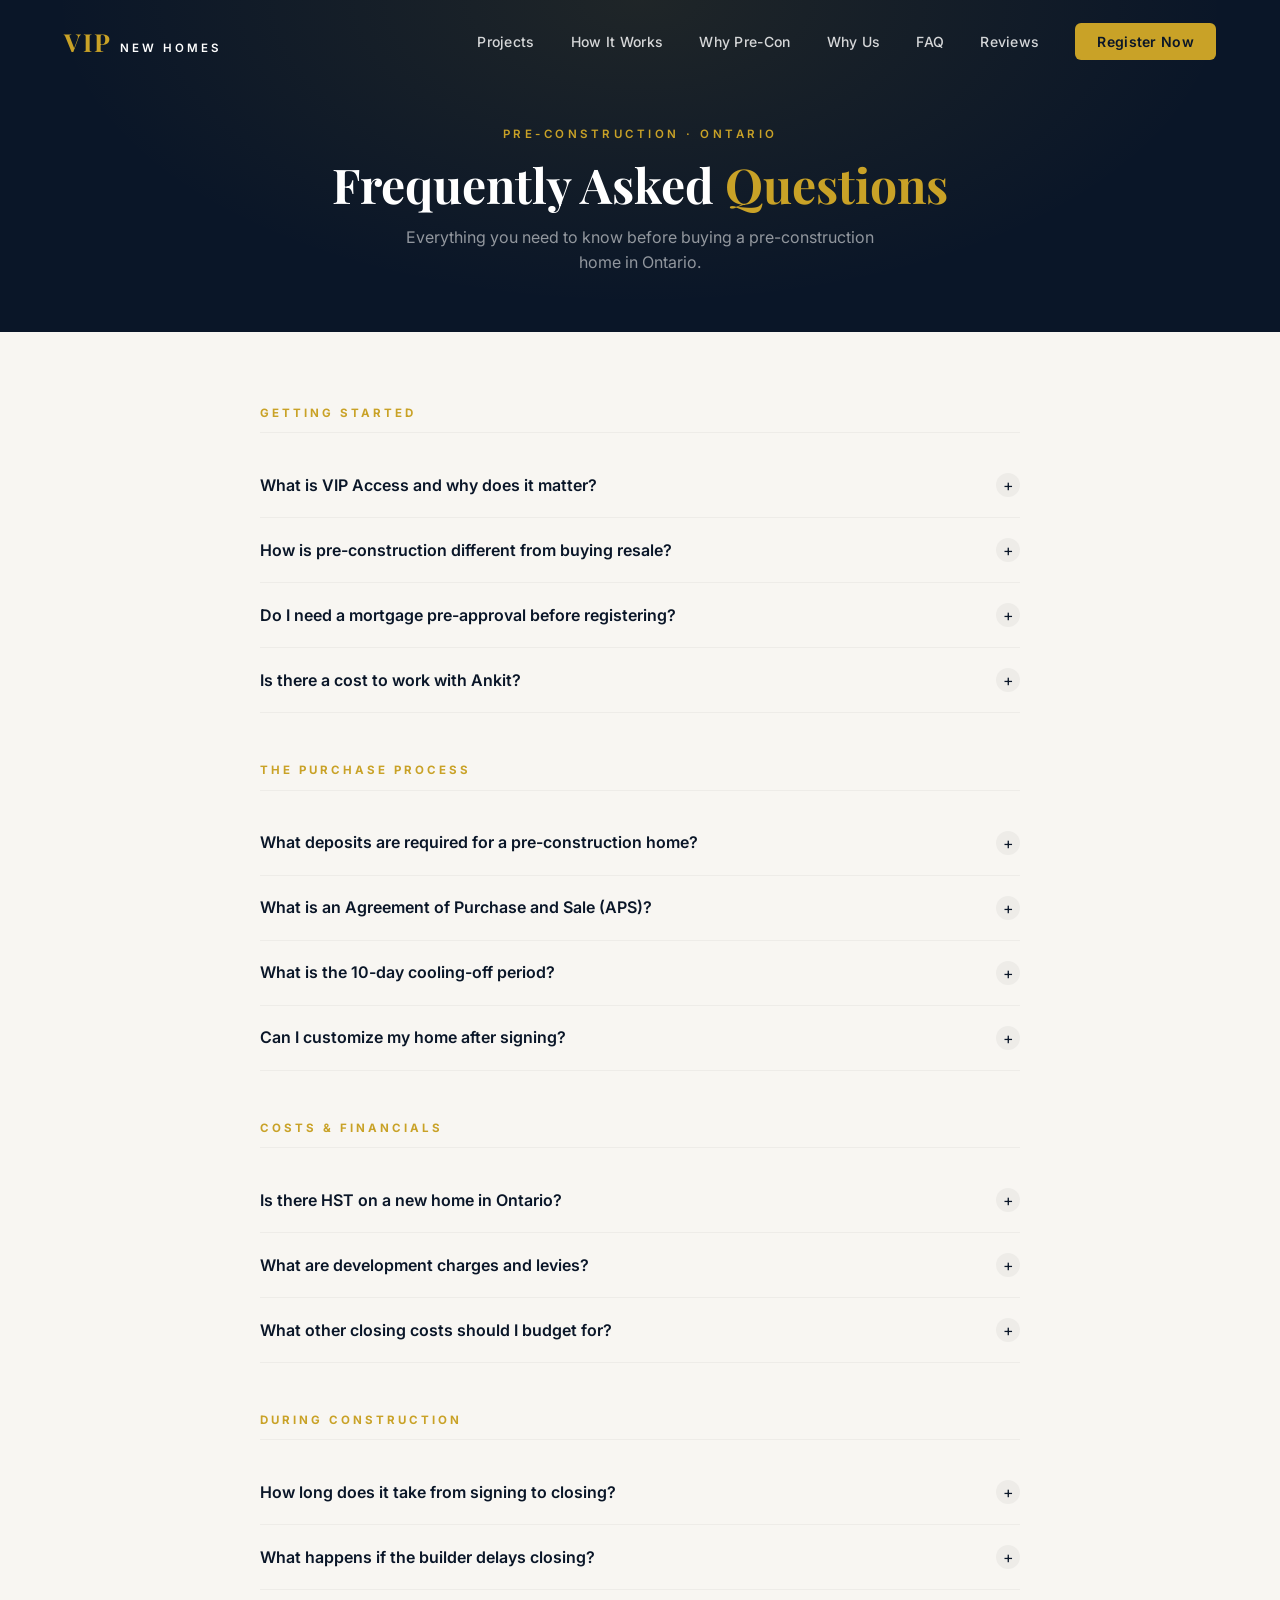
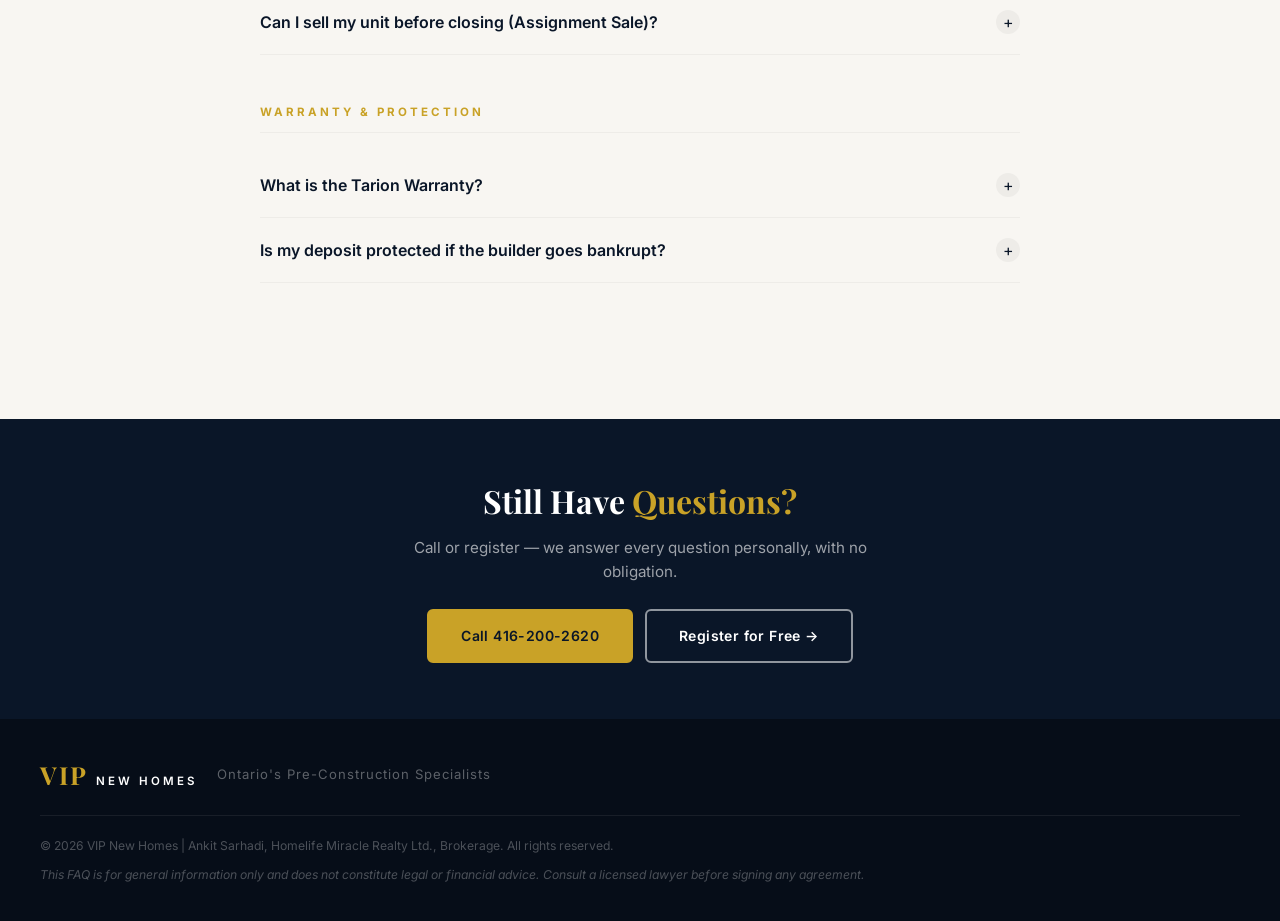
==== faq.html @ fbdbf007 "Add Why Us page; replace Ankit name with team voice across all pages; add Why Us to all navbars" ====
<!DOCTYPE html>
<html lang="en">
<head>
    <meta charset="UTF-8">
    <meta name="viewport" content="width=device-width, initial-scale=1.0">
    <title>FAQ | VIP New Homes | Team Sarhadi Real Estate</title>
    <meta name="description" content="Common questions about buying pre-construction homes in Ontario — VIP Access, deposits, Tarion warranty, HST, assignments, and more.">
    <link rel="preconnect" href="https://fonts.googleapis.com">
    <link rel="preconnect" href="https://fonts.gstatic.com" crossorigin>
    <link href="https://fonts.googleapis.com/css2?family=Playfair+Display:wght@400;500;600;700&family=Inter:wght@300;400;500;600&display=swap" rel="stylesheet">
    <link rel="stylesheet" href="css/style.css">
    <link rel="stylesheet" href="css/pages.css">
</head>
<body>

    <!-- ========== NAVBAR ========== -->
    <nav class="navbar scrolled" id="navbar">
        <div class="nav-container">
            <a href="index.html" class="nav-logo">
                <span class="logo-vip">VIP</span>
                <span class="logo-text">NEW HOMES</span>
            </a>
            <ul class="nav-links" id="navLinks">
                <li><a href="projects.html">Projects</a></li>
                <li><a href="how-it-works.html">How It Works</a></li>
                <li><a href="why-pre-con.html">Why Pre-Con</a></li>
                <li><a href="why-us.html">Why Us</a></li>
                <li><a href="faq.html" class="active-link">FAQ</a></li>
                <li><a href="reviews.html">Reviews</a></li>
                <li><a href="index.html#contact" class="nav-cta">Register Now</a></li>
            </ul>
            <button class="hamburger" id="hamburger" aria-label="Menu">
                <span></span><span></span><span></span>
            </button>
        </div>
    </nav>

    <!-- ========== HERO ========== -->
    <section class="page-hero">
        <div class="page-hero-inner">
            <p class="page-hero-tag">Pre-Construction · Ontario</p>
            <h1 class="page-hero-title">Frequently Asked <span class="gold">Questions</span></h1>
            <p class="page-hero-sub">Everything you need to know before buying a pre-construction home in Ontario.</p>
        </div>
    </section>

    <!-- ========== FAQ ========== -->
    <section class="faq-section">
        <div class="faq-inner">

            <!-- Group 1: Getting Started -->
            <div class="faq-group">
                <p class="faq-group-title">Getting Started</p>

                <div class="faq-item">
                    <button class="faq-question">
                        What is VIP Access and why does it matter?
                        <span class="faq-icon">+</span>
                    </button>
                    <div class="faq-answer">
                        Before a new development opens to the public, builders offer a short window of early access to registered agents and their clients. During VIP Access, you get <strong>first pick of lots, models, and floor plans</strong> — often at pre-launch pricing before any increases. The best corner lots, largest models, and premium elevations sell out before most buyers even know the project exists. VIP registration through Ankit is free and costs you nothing.
                    </div>
                </div>

                <div class="faq-item">
                    <button class="faq-question">
                        How is pre-construction different from buying resale?
                        <span class="faq-icon">+</span>
                    </button>
                    <div class="faq-answer">
                        With resale, you buy an existing home and move in within 30–90 days. With pre-construction, you're buying a home that hasn't been built yet — you sign today and take possession when construction is complete (typically 12–36 months later). The key advantages of pre-con:
                        <ul>
                            <li>You lock in today's price while values may rise during construction</li>
                            <li>Deposits are spread over time, not due all at once</li>
                            <li>Brand-new home — no renovations, no history</li>
                            <li>Full Tarion warranty coverage</li>
                            <li>Ability to choose finishes, upgrades, and sometimes layouts</li>
                        </ul>
                    </div>
                </div>

                <div class="faq-item">
                    <button class="faq-question">
                        Do I need a mortgage pre-approval before registering?
                        <span class="faq-icon">+</span>
                    </button>
                    <div class="faq-answer">
                        Not to register — <strong>registration is completely free and non-binding</strong>. However, before you sign an Agreement of Purchase and Sale (APS), you should have a clear idea of your budget. We can connect you with a trusted mortgage broker from our network who specializes in pre-construction financing. Getting pre-approved costs nothing and gives you confidence going into any signing.
                    </div>
                </div>

                <div class="faq-item">
                    <button class="faq-question">
                        Is there a cost to work with Ankit?
                        <span class="faq-icon">+</span>
                    </button>
                    <div class="faq-answer">
                        <strong>No — our services are completely free to buyers.</strong> In pre-construction, the builder pays the agent's commission. You get full representation, honest advice, VIP Access, and support through the entire process at zero cost to you.
                    </div>
                </div>

            </div>

            <!-- Group 2: The Purchase Process -->
            <div class="faq-group">
                <p class="faq-group-title">The Purchase Process</p>

                <div class="faq-item">
                    <button class="faq-question">
                        What deposits are required for a pre-construction home?
                        <span class="faq-icon">+</span>
                    </button>
                    <div class="faq-answer">
                        Deposits vary by builder but typically total <strong>15–20% of the purchase price</strong>, paid in stages over 12–24 months. A common structure:
                        <ul>
                            <li>5% on signing</li>
                            <li>5% at 90 days</li>
                            <li>5% at 180 days</li>
                            <li>Balance to 20% at 365 days (if required)</li>
                        </ul>
                        This staged structure gives you time to arrange financing without a large upfront lump sum. We review the exact deposit schedule with you before you sign.
                    </div>
                </div>

                <div class="faq-item">
                    <button class="faq-question">
                        What is an Agreement of Purchase and Sale (APS)?
                        <span class="faq-icon">+</span>
                    </button>
                    <div class="faq-answer">
                        The APS is the legal contract between you and the builder. It outlines the purchase price, deposit schedule, closing date, permitted delays, included features, and your rights under Tarion. <strong>We attend every signing with you</strong>, and we connect you with a real estate lawyer to review the contract before you're bound to anything. Never sign a builder APS without legal review.
                    </div>
                </div>

                <div class="faq-item">
                    <button class="faq-question">
                        What is the 10-day cooling-off period?
                        <span class="faq-icon">+</span>
                    </button>
                    <div class="faq-answer">
                        Ontario law gives you a <strong>10-calendar-day cooling-off period</strong> after signing a new-home APS. During this time, you can cancel the agreement for any reason and receive a full refund of your deposit — no penalty. Use this window to have a lawyer review the contract thoroughly. We always ensure this review happens before the window closes.
                    </div>
                </div>

                <div class="faq-item">
                    <button class="faq-question">
                        Can I customize my home after signing?
                        <span class="faq-icon">+</span>
                    </button>
                    <div class="faq-answer">
                        Yes — most builders schedule a <strong>decor/design appointment</strong> during construction where you select finishes, colours, flooring, and upgrade options. The scope and timing depends on the builder and construction stage. We advise on which upgrades offer the best value at resale and which to skip.
                    </div>
                </div>

            </div>

            <!-- Group 3: Costs & Financials -->
            <div class="faq-group">
                <p class="faq-group-title">Costs &amp; Financials</p>

                <div class="faq-item">
                    <button class="faq-question">
                        Is there HST on a new home in Ontario?
                        <span class="faq-icon">+</span>
                    </button>
                    <div class="faq-answer">
                        Yes, but for <strong>primary residences</strong>, most builder prices already include HST with the new housing rebate factored in — so what you see on the price sheet is what you pay. If you're purchasing as an <strong>investment property or rental</strong>, the HST rebate may not apply and the full HST can add significantly to your closing costs. Your lawyer will confirm this based on your specific situation.
                    </div>
                </div>

                <div class="faq-item">
                    <button class="faq-question">
                        What are development charges and levies?
                        <span class="faq-icon">+</span>
                    </button>
                    <div class="faq-answer">
                        Development charges (DCs) are fees municipalities impose on builders to fund infrastructure — roads, sewers, schools. <strong>Many builders cap their DCs</strong>, meaning any increases after a set date are absorbed by the builder, not passed to you. Others have no cap, meaning charges can increase between signing and closing. We highlight this in every project review — it can be a significant difference between projects.
                    </div>
                </div>

                <div class="faq-item">
                    <button class="faq-question">
                        What other closing costs should I budget for?
                        <span class="faq-icon">+</span>
                    </button>
                    <div class="faq-answer">
                        In addition to your purchase price, budget for:
                        <ul>
                            <li><strong>Land Transfer Tax</strong> — provincial (and municipal in Toronto). First-time buyers receive a rebate</li>
                            <li><strong>Legal fees</strong> — typically $1,500–$3,000</li>
                            <li><strong>Tarion enrolment fee</strong> — paid to the builder, already included in most prices</li>
                            <li><strong>Utility connections, meter installations</strong> — varies by builder</li>
                            <li><strong>Adjustments</strong> — property tax, utility, and condo fee adjustments at closing</li>
                        </ul>
                        We walk you through a full closing cost estimate before you sign.
                    </div>
                </div>

            </div>

            <!-- Group 4: During Construction -->
            <div class="faq-group">
                <p class="faq-group-title">During Construction</p>

                <div class="faq-item">
                    <button class="faq-question">
                        How long does it take from signing to closing?
                        <span class="faq-icon">+</span>
                    </button>
                    <div class="faq-answer">
                        Typically <strong>12 to 36 months</strong>, depending on the project stage when you buy. Some communities are already under construction (shorter timeline), while others are in early planning (longer). The APS will specify an estimated closing date range. We'll clearly outline the expected timeline for any project before you commit.
                    </div>
                </div>

                <div class="faq-item">
                    <button class="faq-question">
                        What happens if the builder delays closing?
                        <span class="faq-icon">+</span>
                    </button>
                    <div class="faq-answer">
                        Delays are common in construction. Ontario's Tarion regulations allow builders a set number of permitted delays (outlined in your APS) with proper written notice. If the builder delays beyond the permitted extensions, <strong>you have the right to cancel and receive your deposit back</strong>. We monitor any delay notices alongside your lawyer and advise you on your options.
                    </div>
                </div>

                <div class="faq-item">
                    <button class="faq-question">
                        Can I sell my unit before closing (Assignment Sale)?
                        <span class="faq-icon">+</span>
                    </button>
                    <div class="faq-answer">
                        An assignment means selling your purchase contract to another buyer before you take possession. Many builders allow this, but policies and fees vary — some charge an assignment fee of $5,000–$10,000 or require builder consent. <strong>Assignment clauses must be reviewed before signing the APS.</strong> We flag assignment terms as part of every deal review.
                    </div>
                </div>

            </div>

            <!-- Group 5: Warranty & Protection -->
            <div class="faq-group">
                <p class="faq-group-title">Warranty &amp; Protection</p>

                <div class="faq-item">
                    <button class="faq-question">
                        What is the Tarion Warranty?
                        <span class="faq-icon">+</span>
                    </button>
                    <div class="faq-answer">
                        Tarion is Ontario's government-backed new home warranty program. Every new home built by a licensed builder in Ontario is covered:
                        <ul>
                            <li><strong>1 year</strong> — defects in work and materials</li>
                            <li><strong>2 years</strong> — electrical, plumbing, heating, and building envelope</li>
                            <li><strong>7 years</strong> — major structural defects</li>
                        </ul>
                        This protection is one of the strongest arguments for buying new over resale.
                    </div>
                </div>

                <div class="faq-item">
                    <button class="faq-question">
                        Is my deposit protected if the builder goes bankrupt?
                        <span class="faq-icon">+</span>
                    </button>
                    <div class="faq-answer">
                        <strong>Yes — Tarion's deposit protection covers up to $100,000</strong> for freehold homes and condos in Ontario. This means if your builder becomes insolvent before closing, your deposit is protected up to that limit. We only work with established, reputable builders to minimize this risk from the outset.
                    </div>
                </div>

            </div>

        </div>
    </section>

    <!-- ========== CTA ========== -->
    <section class="hiw-cta">
        <div class="hiw-cta-inner">
            <h2>Still Have <span class="gold">Questions?</span></h2>
            <p>Call or register — we answer every question personally, with no obligation.</p>
            <div class="hiw-cta-btns">
                <a href="tel:4162002620" class="btn btn-primary">Call 416-200-2620</a>
                <a href="index.html#contact" class="btn btn-outline">Register for Free →</a>
            </div>
        </div>
    </section>

    <!-- ========== FOOTER ========== -->
    <footer class="footer">
        <div class="footer-inner">
            <div class="footer-top">
                <div class="nav-logo">
                    <span class="logo-vip">VIP</span>
                    <span class="logo-text">NEW HOMES</span>
                </div>
                <p class="footer-tagline">Ontario's Pre-Construction Specialists</p>
            </div>
            <div class="footer-bottom">
                <p>© 2026 VIP New Homes | Ankit Sarhadi, Homelife Miracle Realty Ltd., Brokerage. All rights reserved.</p>
                <p class="footer-disc">This FAQ is for general information only and does not constitute legal or financial advice. Consult a licensed lawyer before signing any agreement.</p>
            </div>
        </div>
    </footer>

    <script src="js/main.js"></script>
    <script>
        // Accordion
        document.querySelectorAll('.faq-question').forEach(btn => {
            btn.addEventListener('click', () => {
                const item   = btn.parentElement;
                const answer = item.querySelector('.faq-answer');
                const isOpen = item.classList.contains('open');

                // close all
                document.querySelectorAll('.faq-item').forEach(i => {
                    i.classList.remove('open');
                    i.querySelector('.faq-answer').classList.remove('visible');
                });

                // open clicked (if it wasn't open)
                if (!isOpen) {
                    item.classList.add('open');
                    answer.classList.add('visible');
                }
            });
        });
    </script>
</body>
</html>
---- css/style.css ----
/* ============================================================
   VIP NEW HOMES — Main Stylesheet
   ============================================================ */

:root {
    --navy:        #0a1628;
    --navy-mid:    #122040;
    --gold:        #c9a227;
    --gold-light:  #e8c547;
    --white:       #ffffff;
    --off-white:   #f8f6f2;
    --gray-light:  #eeece8;
    --gray:        #888888;
    --gray-dark:   #444444;
    --green:       #16a34a;
    --font-serif:  'Playfair Display', Georgia, serif;
    --font-sans:   'Inter', -apple-system, BlinkMacSystemFont, sans-serif;
    --ease:        all 0.3s ease;
    --shadow:      0 4px 20px rgba(0,0,0,0.08);
    --shadow-lg:   0 8px 40px rgba(0,0,0,0.15);
    --radius:      12px;
    --max:         1200px;
}

/* ── Reset ────────────────────────────────────── */
*, *::before, *::after { margin:0; padding:0; box-sizing:border-box; }
html { scroll-behavior: smooth; }
body { font-family:var(--font-sans); color:var(--navy); background:var(--white); line-height:1.6; overflow-x:hidden; }
a { text-decoration:none; color:inherit; }
ul { list-style:none; }
img { max-width:100%; display:block; }
button { cursor:pointer; border:none; background:none; font-family:inherit; }

/* ── Utility ──────────────────────────────────── */
.gold { color: var(--gold); }

.section-tag {
    display: block;
    font-size: 0.72rem;
    font-weight: 600;
    letter-spacing: 3.5px;
    color: var(--gold);
    text-transform: uppercase;
    margin-bottom: 10px;
}

.section-title {
    font-family: var(--font-serif);
    font-size: clamp(1.9rem, 3.5vw, 2.8rem);
    font-weight: 700;
    color: var(--navy);
    line-height: 1.2;
    margin-bottom: 14px;
}

.section-subtitle {
    color: var(--gray);
    font-size: 1rem;
    max-width: 480px;
}

.section-container {
    max-width: var(--max);
    margin: 0 auto;
    padding: 96px 24px;
}

.section-header {
    text-align: center;
    margin-bottom: 56px;
}
.section-header .section-subtitle { margin: 0 auto; }

/* ── Buttons ──────────────────────────────────── */
.btn {
    display: inline-block;
    padding: 14px 32px;
    border-radius: 6px;
    font-size: 0.875rem;
    font-weight: 600;
    letter-spacing: 0.4px;
    transition: var(--ease);
    border: 2px solid transparent;
    text-align: center;
}
.btn-primary {
    background: var(--gold);
    color: var(--navy);
    border-color: var(--gold);
}
.btn-primary:hover {
    background: var(--gold-light);
    border-color: var(--gold-light);
    transform: translateY(-2px);
    box-shadow: 0 8px 24px rgba(201,162,39,0.38);
}
.btn-outline {
    background: transparent;
    color: #fff;
    border-color: rgba(255,255,255,0.55);
}
.btn-outline:hover {
    background: rgba(255,255,255,0.1);
    border-color: #fff;
    transform: translateY(-2px);
}
.btn-card {
    background: var(--navy);
    color: #fff;
    padding: 11px 20px;
    font-size: 0.82rem;
    width: 100%;
    border-radius: 6px;
    display: block;
}
.btn-card:hover {
    background: var(--gold);
    color: var(--navy);
    transform: translateY(-2px);
}

/* ============================================================
   NAVBAR
   ============================================================ */
.navbar {
    position: fixed;
    inset: 0 0 auto 0;
    z-index: 900;
    padding: 22px 0;
    transition: var(--ease);
}
.navbar.scrolled {
    background: var(--navy);
    padding: 14px 0;
    box-shadow: 0 2px 20px rgba(0,0,0,0.35);
}
.nav-container {
    max-width: var(--max);
    margin: 0 auto;
    padding: 0 24px;
    display: flex;
    align-items: center;
    justify-content: space-between;
}
.nav-logo {
    display: flex;
    align-items: baseline;
    gap: 8px;
}
.logo-vip {
    font-family: var(--font-serif);
    font-size: 1.55rem;
    font-weight: 700;
    color: var(--gold);
    letter-spacing: 2px;
}
.logo-text {
    font-size: 0.72rem;
    font-weight: 600;
    color: #fff;
    letter-spacing: 3px;
}
.nav-links {
    display: flex;
    align-items: center;
    gap: 36px;
}
.nav-links a {
    color: rgba(255,255,255,0.82);
    font-size: 0.875rem;
    font-weight: 500;
    letter-spacing: 0.3px;
    transition: var(--ease);
}
.nav-links a:hover { color: var(--gold); }
.nav-cta {
    background: var(--gold) !important;
    color: var(--navy) !important;
    padding: 10px 22px;
    border-radius: 6px;
    font-weight: 600 !important;
}
.nav-cta:hover {
    background: var(--gold-light) !important;
    transform: translateY(-1px);
}
.hamburger {
    display: none;
    flex-direction: column;
    gap: 5px;
    padding: 4px;
    z-index: 910;
}
.hamburger span {
    display: block;
    width: 24px;
    height: 2px;
    background: #fff;
    transition: var(--ease);
}

/* ============================================================
   HERO
   ============================================================ */
.hero {
    min-height: 100vh;
    position: relative;
    display: flex;
    align-items: center;
    overflow: hidden;
}
.hero-bg {
    position: absolute;
    inset: 0;
    background: linear-gradient(135deg, #07111f 0%, #0f2138 45%, #0a1a2e 100%);
}
.hero-bg::before {
    content: '';
    position: absolute;
    inset: 0;
    background: url("data:image/svg+xml,%3Csvg xmlns='http://www.w3.org/2000/svg' width='60' height='60'%3E%3Cpath d='M0 0h60v60H0z' fill='none'/%3E%3Cpath d='M60 0v60M0 60h60' stroke='rgba(201,162,39,.04)' stroke-width='.6'/%3E%3C/svg%3E");
}
.hero-bg::after {
    content: '';
    position: absolute;
    top: -40%;
    right: -15%;
    width: 75%;
    height: 180%;
    background: radial-gradient(ellipse, rgba(201,162,39,0.07) 0%, transparent 68%);
    pointer-events: none;
}
.hero-content {
    position: relative;
    z-index: 2;
    max-width: var(--max);
    margin: 0 auto;
    padding: 130px 24px 90px;
    width: 100%;
}
.hero-tag {
    font-size: 0.7rem;
    font-weight: 600;
    letter-spacing: 4px;
    color: var(--gold);
    text-transform: uppercase;
    margin-bottom: 20px;
}
.hero-title {
    font-family: var(--font-serif);
    font-size: clamp(2.8rem, 6.5vw, 5.2rem);
    font-weight: 700;
    color: #fff;
    line-height: 1.1;
    margin-bottom: 24px;
}
.hero-subtitle {
    font-size: 1.1rem;
    color: rgba(255,255,255,0.68);
    max-width: 500px;
    line-height: 1.75;
    margin-bottom: 40px;
}
.hero-buttons { display: flex; gap: 16px; flex-wrap: wrap; }
.hero-scroll {
    position: absolute;
    bottom: 36px;
    left: 50%;
    transform: translateX(-50%);
    text-align: center;
    color: rgba(255,255,255,0.3);
    font-size: 0.68rem;
    letter-spacing: 2.5px;
    text-transform: uppercase;
}
.scroll-line {
    width: 1px;
    height: 38px;
    background: linear-gradient(to bottom, rgba(255,255,255,0.3), transparent);
    margin: 8px auto 0;
    animation: scrollPulse 2s ease-in-out infinite;
}
@keyframes scrollPulse {
    0%,100%{ opacity:.3; } 50%{ opacity:1; }
}

/* ============================================================
   STATS BAR
   ============================================================ */
.stats-bar { background: var(--navy); padding: 28px 24px; }
.stats-container {
    max-width: var(--max);
    margin: 0 auto;
    display: flex;
    align-items: center;
    justify-content: center;
    flex-wrap: wrap;
}
.stat { text-align:center; padding: 8px 48px; display:flex; flex-direction:column; gap:4px; }
.stat-number { font-family:var(--font-serif); font-size:1.9rem; font-weight:700; color:var(--gold); }
.stat-label { font-size:0.68rem; letter-spacing:2.5px; text-transform:uppercase; color:rgba(255,255,255,0.45); }
.stat-divider { width:1px; height:36px; background:rgba(255,255,255,0.14); }

/* ============================================================
   PROJECTS
   ============================================================ */
.projects { background: var(--off-white); }
.projects-grid {
    display: grid;
    grid-template-columns: repeat(3, 1fr);
    gap: 24px;
}
.project-card {
    background: var(--white);
    border-radius: var(--radius);
    overflow: hidden;
    transition: var(--ease);
    box-shadow: var(--shadow);
}
.project-card:hover {
    transform: translateY(-6px);
    box-shadow: var(--shadow-lg);
}
.project-image {
    position: relative;
    height: 190px;
    overflow: hidden;
}
.project-image > div:not(.project-badge):not(.project-status) {
    /* the colored bg already spans full area */
}

/* Project image colour themes */
.pi-caledon-trails { background: linear-gradient(160deg,rgba(10,22,40,0.52),rgba(10,22,40,0.30)), url('../images/projects/caledon-trails.jpg') center/cover no-repeat; }
.pi-caledon-club   { background: linear-gradient(160deg,rgba(10,22,40,0.52),rgba(10,22,40,0.30)), url('../images/projects/caledon-club.jpg') center/cover no-repeat; }
.pi-trafalgar      { background: linear-gradient(145deg,#1a2f3a,#2d4a5a); }
.pi-ellis-lane     { background: linear-gradient(160deg,rgba(10,22,40,0.45),rgba(10,22,40,0.22)), url('../images/projects/poetry-ellis-lane.jpg') center/cover no-repeat; }
.pi-on-the-ridge   { background: linear-gradient(145deg,#0f1e2d,#1a3048); }

/* Hover zoom on project image */
.project-card:hover .project-image { filter: brightness(1.08); }

.project-badge {
    position: absolute;
    top: 12px; left: 12px;
    background: var(--gold); color: var(--navy);
    font-size: 0.65rem; font-weight: 700; letter-spacing: 1.2px;
    padding: 4px 10px; border-radius: 4px; text-transform: uppercase;
}
.project-status {
    position: absolute;
    top: 12px; right: 12px;
    font-size: 0.68rem; font-weight: 600;
    padding: 4px 10px; border-radius: 4px;
}
.status-selling {
    background: rgba(22,163,74,0.14);
    color: #16a34a;
    border: 1px solid rgba(22,163,74,0.28);
}
.status-soon {
    background: rgba(201,162,39,0.14);
    color: var(--gold);
    border: 1px solid rgba(201,162,39,0.28);
}
.project-info { padding: 20px; }
.project-location { font-size:0.76rem; color:var(--gray); margin-bottom:5px; }
.project-name { font-family:var(--font-serif); font-size:1.25rem; font-weight:700; color:var(--navy); margin-bottom:3px; }
.project-builder { font-size:0.78rem; color:var(--gray); margin-bottom:14px; }
.project-details {
    display:flex; flex-direction:column; gap:7px;
    margin-bottom:16px; padding-top:12px;
    border-top:1px solid var(--gray-light);
}
.detail { display:flex; justify-content:space-between; align-items:center; }
.detail-label { font-size:0.72rem; color:var(--gray); text-transform:uppercase; letter-spacing:.5px; }
.detail-value { font-size:0.83rem; font-weight:600; color:var(--navy); }
.detail-value.gold { color:var(--gold); }

/* View-all card */
.view-all-card {
    background: var(--navy);
    display: flex; align-items: center; justify-content: center;
}
.view-all-content { text-align:center; padding: 40px 24px; }
.view-all-number { font-family:var(--font-serif); font-size:3.8rem; font-weight:700; color:var(--gold); line-height:1; }
.view-all-text { color:rgba(255,255,255,0.65); font-size:.95rem; margin:12px 0 24px; line-height:1.5; }

/* ============================================================
   WHY VIP
   ============================================================ */
.why-vip { background: var(--white); }
.benefits-grid { display:grid; grid-template-columns:repeat(3,1fr); gap:28px; }
.benefit-card {
    padding: 32px;
    border: 1px solid var(--gray-light);
    border-radius: var(--radius);
    transition: var(--ease);
}
.benefit-card:hover {
    border-color: var(--gold);
    box-shadow: 0 4px 24px rgba(201,162,39,0.1);
    transform: translateY(-4px);
}
.benefit-icon { font-size:1.9rem; margin-bottom:14px; }
.benefit-card h3 {
    font-family: var(--font-serif);
    font-size: 1.15rem; color: var(--navy); margin-bottom: 10px;
}
.benefit-card p { font-size:.88rem; color:var(--gray); line-height:1.72; }

/* ============================================================
   ABOUT
   ============================================================ */
.about { background: var(--off-white); }
.about-container {
    max-width: var(--max);
    margin: 0 auto;
    padding: 96px 24px;
    display: grid;
    grid-template-columns: 1fr 1fr;
    gap: 80px;
    align-items: center;
}
.about-image { position:relative; }
.about-img-bg {
    width:100%; height:480px;
    background: linear-gradient(145deg,var(--navy),#1a3a5a);
    border-radius: var(--radius);
}
.about-badge {
    position:absolute; bottom:-20px; right:-20px;
    background:var(--gold); color:var(--navy);
    padding:20px 24px; border-radius:var(--radius);
    text-align:center; box-shadow:var(--shadow-lg);
}
.badge-number { display:block; font-family:var(--font-serif); font-size:2rem; font-weight:700; line-height:1; }
.badge-text { font-size:.72rem; font-weight:600; letter-spacing:1px; }
.about-content .section-title { margin-top:10px; }
.about-text { color:var(--gray-dark); line-height:1.82; margin-bottom:14px; font-size:.94rem; }
.about-highlights { display:flex; flex-direction:column; gap:11px; margin:22px 0 30px; }
.highlight { display:flex; align-items:center; gap:12px; font-size:.88rem; color:var(--gray-dark); }
.hi { color:var(--gold); font-weight:700; font-size:1rem; }

/* ============================================================
   CONTACT
   ============================================================ */
.contact { background: var(--navy); }
.contact-wrapper {
    display: grid;
    grid-template-columns: 1fr 360px;
    gap: 48px;
    align-items: start;
}
.contact-form { display:flex; flex-direction:column; gap:18px; }
.form-row { display:grid; grid-template-columns:1fr 1fr; gap:18px; }
.form-group { display:flex; flex-direction:column; gap:7px; }
.form-group.full-width { /* spans naturally in flex column */ }
.form-group label {
    font-size:.75rem; font-weight:600;
    color:rgba(255,255,255,.6);
    letter-spacing:.6px; text-transform:uppercase;
}
.form-group input,
.form-group select,
.form-group textarea {
    padding:13px 16px;
    background:rgba(255,255,255,.07);
    border:1px solid rgba(255,255,255,.14);
    border-radius:8px;
    color:#fff;
    font-family:var(--font-sans);
    font-size:.9rem;
    transition:var(--ease);
    outline:none;
}
.form-group input::placeholder,
.form-group textarea::placeholder { color:rgba(255,255,255,.28); }
.form-group input:focus,
.form-group select:focus,
.form-group textarea:focus {
    border-color:var(--gold);
    background:rgba(255,255,255,.1);
}
.form-group select option { background:var(--navy); color:#fff; }
.form-group textarea { resize:vertical; min-height:96px; }
.btn-submit { width:100%; padding:16px; font-size:.95rem; }
.form-note { font-size:.74rem; color:rgba(255,255,255,.35); text-align:center; }
.contact-card {
    background:rgba(255,255,255,.05);
    border:1px solid rgba(255,255,255,.1);
    border-radius:var(--radius);
    padding:32px;
}
.contact-card h3 { font-family:var(--font-serif); font-size:1.35rem; color:#fff; margin-bottom:22px; }
.contact-item { display:flex; align-items:flex-start; gap:14px; margin-bottom:18px; }
.ci { font-size:1.15rem; margin-top:2px; }
.contact-label { display:block; font-size:.68rem; color:rgba(255,255,255,.4); text-transform:uppercase; letter-spacing:1px; margin-bottom:3px; }
.contact-value { display:block; font-size:.88rem; color:#fff; font-weight:500; }
a.contact-value { color:var(--gold-light); transition: opacity 0.2s ease; }
a.contact-value:hover { opacity:0.8; }
.social-links { display:flex; gap:12px; margin-top:22px; padding-top:22px; border-top:1px solid rgba(255,255,255,.1); }
.social-btn {
    flex:1; text-align:center; padding:10px;
    background:rgba(255,255,255,.07);
    border:1px solid rgba(255,255,255,.13);
    border-radius:6px;
    color:rgba(255,255,255,.65);
    font-size:.78rem;
    transition:var(--ease);
}
.social-btn:hover { background:var(--gold); color:var(--navy); border-color:var(--gold); }

/* ============================================================
   FOOTER
   ============================================================ */
.footer { background:#060d18; padding:36px 24px; }
.footer-inner { max-width:var(--max); margin:0 auto; }
.footer-top {
    display:flex; align-items:center; gap:20px;
    padding-bottom:20px; margin-bottom:20px;
    border-bottom:1px solid rgba(255,255,255,.07);
}
.footer-tagline { color:rgba(255,255,255,.35); font-size:.82rem; letter-spacing:1px; }
.footer-bottom { display:flex; justify-content:space-between; align-items:center; flex-wrap:wrap; gap:10px; }
.footer-bottom p { font-size:.76rem; color:rgba(255,255,255,.28); }
.footer-disc { font-style:italic; }

/* ============================================================
   RESPONSIVE
   ============================================================ */

/* Tablet */
@media (max-width: 1024px) {
    .projects-grid   { grid-template-columns: repeat(2, 1fr); }
    .benefits-grid   { grid-template-columns: repeat(2, 1fr); }
    .about-container { gap: 48px; }
}

/* Mobile */
@media (max-width: 768px) {
    /* Nav */
    .nav-links {
        display: none;
        position: fixed;
        inset: 0;
        background: var(--navy);
        flex-direction: column;
        justify-content: center;
        align-items: center;
        gap: 32px;
        z-index: 905;
    }
    .nav-links.open { display: flex; }
    .nav-links a { font-size: 1.15rem; }
    .hamburger { display: flex; }

    /* Hero */
    .hero-buttons { flex-direction: column; }
    .btn { width: 100%; }

    /* Stats */
    .stat { padding: 14px 20px; }
    .stat-divider { display: none; }

    /* Grids */
    .projects-grid  { grid-template-columns: 1fr; }
    .benefits-grid  { grid-template-columns: 1fr; }
    .about-container { grid-template-columns: 1fr; gap: 40px; }
    .about-badge { right: 0; }

    /* Contact */
    .contact-wrapper { grid-template-columns: 1fr; }
    .form-row { grid-template-columns: 1fr; }

    /* Footer */
    .footer-bottom { flex-direction: column; text-align: center; }
    .footer-top { flex-direction: column; text-align: center; }
}
---- css/pages.css ----
/* ============================================================
   VIP NEW HOMES — Shared Inner-Page Styles (How It Works, FAQ)
   ============================================================ */

/* ── Page Hero ────────────────────────────────────────────── */
.page-hero {
    background: var(--navy);
    padding: 120px 24px 56px;
    text-align: center;
    position: relative;
    overflow: hidden;
}
.page-hero::before {
    content: '';
    position: absolute;
    inset: 0;
    background: radial-gradient(ellipse at 50% 0%, rgba(201,162,39,0.11) 0%, transparent 65%);
    pointer-events: none;
}
.page-hero-inner { position: relative; z-index: 1; }
.page-hero-tag {
    display: inline-block;
    font-size: 0.72rem;
    font-weight: 600;
    letter-spacing: 3.5px;
    color: var(--gold);
    text-transform: uppercase;
    margin-bottom: 14px;
}
.page-hero-title {
    font-family: var(--font-serif);
    font-size: clamp(2rem, 4vw, 3rem);
    font-weight: 700;
    color: var(--white);
    line-height: 1.15;
    margin-bottom: 12px;
}
.page-hero-sub {
    color: rgba(255,255,255,0.55);
    font-size: 1rem;
    max-width: 500px;
    margin: 0 auto;
}

/* ── ─────────────────────────────────────────────────────── */
/* HOW IT WORKS                                              */
/* ── ─────────────────────────────────────────────────────── */

.hiw-section {
    background: var(--off-white);
    padding: 72px 24px 88px;
}
.hiw-inner {
    max-width: 860px;
    margin: 0 auto;
}
.hiw-steps {
    display: flex;
    flex-direction: column;
    gap: 0;
    position: relative;
}
/* vertical connector line */
.hiw-steps::before {
    content: '';
    position: absolute;
    left: 28px;
    top: 56px;
    bottom: 56px;
    width: 2px;
    background: linear-gradient(to bottom, var(--gold), rgba(201,162,39,0.15));
    z-index: 0;
}
.hiw-step {
    display: flex;
    gap: 28px;
    align-items: flex-start;
    padding: 32px 0;
    position: relative;
    z-index: 1;
}
.hiw-step:not(:last-child) {
    border-bottom: 1px solid var(--gray-light);
}
.hiw-num {
    flex-shrink: 0;
    width: 56px;
    height: 56px;
    border-radius: 50%;
    background: var(--navy);
    border: 2px solid var(--gold);
    display: flex;
    align-items: center;
    justify-content: center;
    font-family: var(--font-serif);
    font-size: 1.2rem;
    font-weight: 700;
    color: var(--gold);
}
.hiw-body { flex: 1; padding-top: 10px; }
.hiw-title {
    font-family: var(--font-serif);
    font-size: 1.25rem;
    font-weight: 700;
    color: var(--navy);
    margin-bottom: 8px;
    line-height: 1.2;
}
.hiw-text {
    color: var(--gray-dark);
    font-size: 0.95rem;
    line-height: 1.7;
}
.hiw-tip {
    display: inline-flex;
    align-items: center;
    gap: 6px;
    margin-top: 10px;
    padding: 6px 12px;
    background: rgba(201,162,39,0.1);
    border-left: 3px solid var(--gold);
    border-radius: 0 6px 6px 0;
    font-size: 0.82rem;
    color: var(--navy);
    font-weight: 500;
}

/* ── deposit table ── */
.deposit-table {
    width: 100%;
    border-collapse: collapse;
    margin-top: 14px;
    font-size: 0.88rem;
}
.deposit-table th {
    background: var(--navy);
    color: var(--gold-light);
    padding: 8px 14px;
    text-align: left;
    font-weight: 600;
    font-size: 0.78rem;
    letter-spacing: 0.5px;
}
.deposit-table td {
    padding: 8px 14px;
    border-bottom: 1px solid var(--gray-light);
    color: var(--gray-dark);
}
.deposit-table tr:last-child td { border-bottom: none; }
.deposit-table tr:nth-child(even) td { background: var(--off-white); }

/* ── CTA strip ── */
.hiw-cta {
    background: var(--navy);
    padding: 56px 24px;
    text-align: center;
}
.hiw-cta-inner { max-width: 480px; margin: 0 auto; }
.hiw-cta h2 {
    font-family: var(--font-serif);
    font-size: clamp(1.5rem, 3vw, 2rem);
    color: var(--white);
    margin-bottom: 10px;
}
.hiw-cta p {
    color: rgba(255,255,255,0.6);
    font-size: 0.95rem;
    margin-bottom: 24px;
}
.hiw-cta-btns { display: flex; gap: 12px; justify-content: center; flex-wrap: wrap; }

/* ── ─────────────────────────────────────────────────────── */
/* FAQ                                                       */
/* ── ─────────────────────────────────────────────────────── */

.faq-section {
    background: var(--off-white);
    padding: 72px 24px 88px;
}
.faq-inner {
    max-width: 760px;
    margin: 0 auto;
}
.faq-group {
    margin-bottom: 48px;
}
.faq-group-title {
    font-size: 0.72rem;
    font-weight: 700;
    letter-spacing: 3px;
    text-transform: uppercase;
    color: var(--gold);
    margin-bottom: 20px;
    padding-bottom: 10px;
    border-bottom: 1px solid var(--gray-light);
}
.faq-item {
    border-bottom: 1px solid var(--gray-light);
}
.faq-question {
    width: 100%;
    text-align: left;
    display: flex;
    justify-content: space-between;
    align-items: center;
    gap: 16px;
    padding: 20px 0;
    background: none;
    border: none;
    cursor: pointer;
    font-family: var(--font-sans);
    font-size: 1rem;
    font-weight: 600;
    color: var(--navy);
    line-height: 1.4;
    transition: color 0.2s ease;
}
.faq-question:hover { color: var(--gold); }
.faq-icon {
    flex-shrink: 0;
    width: 24px;
    height: 24px;
    border-radius: 50%;
    background: var(--gray-light);
    display: flex;
    align-items: center;
    justify-content: center;
    font-size: 1rem;
    font-weight: 400;
    color: var(--navy);
    transition: background 0.2s ease, transform 0.25s ease;
    line-height: 1;
}
.faq-item.open .faq-icon {
    background: var(--gold);
    color: var(--navy);
    transform: rotate(45deg);
}
.faq-answer {
    display: none;
    padding: 0 0 20px 0;
    color: var(--gray-dark);
    font-size: 0.95rem;
    line-height: 1.75;
}
.faq-answer.visible { display: block; }
.faq-answer strong { color: var(--navy); }
.faq-answer ul {
    margin: 10px 0 0 18px;
    list-style: disc;
}
.faq-answer ul li { margin-bottom: 5px; }

/* ── ─────────────────────────────────────────────────────── */
/* WHY PRE-CONSTRUCTION                                      */
/* ── ─────────────────────────────────────────────────────── */

.wpc-section {
    background: var(--off-white);
    padding: 72px 24px 88px;
}
.wpc-inner {
    max-width: var(--max);
    margin: 0 auto;
}

/* HST hero callout */
.wpc-hst {
    display: flex;
    align-items: center;
    gap: 28px;
    background: var(--navy);
    border: 1px solid rgba(201,162,39,0.35);
    border-radius: var(--radius);
    padding: 32px 36px;
    margin-bottom: 48px;
    position: relative;
    overflow: hidden;
}
.wpc-hst::before {
    content: '';
    position: absolute;
    inset: 0;
    background: radial-gradient(ellipse at 0% 50%, rgba(201,162,39,0.12) 0%, transparent 60%);
    pointer-events: none;
}
.wpc-hst-badge {
    flex-shrink: 0;
    background: var(--gold);
    color: var(--navy);
    font-size: 0.65rem;
    font-weight: 800;
    letter-spacing: 2px;
    text-transform: uppercase;
    padding: 6px 12px;
    border-radius: 4px;
    white-space: nowrap;
}
.wpc-hst-body { flex: 1; position: relative; z-index: 1; }
.wpc-hst-title {
    font-family: var(--font-serif);
    font-size: 1.35rem;
    font-weight: 700;
    color: var(--gold-light);
    margin-bottom: 6px;
    line-height: 1.2;
}
.wpc-hst-text {
    color: rgba(255,255,255,0.75);
    font-size: 0.92rem;
    line-height: 1.65;
}
.wpc-hst-amount {
    flex-shrink: 0;
    text-align: center;
    position: relative; z-index: 1;
}
.wpc-hst-num {
    font-family: var(--font-serif);
    font-size: 2.4rem;
    font-weight: 700;
    color: var(--gold);
    line-height: 1;
}
.wpc-hst-num-label {
    font-size: 0.72rem;
    color: rgba(255,255,255,0.5);
    letter-spacing: 1px;
    text-transform: uppercase;
}

/* category label */
.wpc-cat-label {
    font-size: 0.7rem;
    font-weight: 700;
    letter-spacing: 3px;
    text-transform: uppercase;
    color: var(--gold);
    margin: 44px 0 20px;
    padding-bottom: 10px;
    border-bottom: 1px solid var(--gray-light);
}
.wpc-cat-label:first-of-type { margin-top: 0; }

/* grid */
.wpc-grid {
    display: grid;
    grid-template-columns: repeat(3, 1fr);
    gap: 18px;
}
.wpc-card {
    background: var(--white);
    border-radius: var(--radius);
    padding: 24px;
    box-shadow: 0 2px 12px rgba(0,0,0,0.06);
    display: flex;
    flex-direction: column;
    gap: 10px;
    transition: transform 0.2s ease, box-shadow 0.2s ease;
}
.wpc-card:hover {
    transform: translateY(-3px);
    box-shadow: 0 8px 28px rgba(0,0,0,0.10);
}
.wpc-icon {
    font-size: 1.5rem;
    line-height: 1;
}
.wpc-card-title {
    font-family: var(--font-serif);
    font-size: 1rem;
    font-weight: 700;
    color: var(--navy);
    line-height: 1.25;
}
.wpc-card-text {
    font-size: 0.855rem;
    color: var(--gray-dark);
    line-height: 1.65;
}
.wpc-card-tag {
    display: inline-block;
    margin-top: 4px;
    padding: 3px 9px;
    background: rgba(201,162,39,0.1);
    color: var(--navy);
    font-size: 0.7rem;
    font-weight: 600;
    border-radius: 20px;
    border: 1px solid rgba(201,162,39,0.25);
    width: fit-content;
}

/* ── Responsive ───────────────────────────────────────────── */
@media (max-width: 1024px) {
    .wpc-grid { grid-template-columns: repeat(2, 1fr); }
}
@media (max-width: 640px) {
    .page-hero     { padding: 96px 20px 44px; }
    .hiw-section,
    .faq-section,
    .wpc-section   { padding: 48px 16px 64px; }
    .hiw-steps::before { left: 23px; }
    .hiw-num       { width: 46px; height: 46px; font-size: 1rem; }
    .hiw-step      { gap: 18px; }
    .faq-question  { font-size: 0.93rem; }
    .wpc-hst       { flex-direction: column; gap: 16px; padding: 24px; }
    .wpc-hst-num   { font-size: 2rem; }
    .wpc-grid      { grid-template-columns: 1fr; }
}

/* ============================================================
   WHY US PAGE  (.wu-*)
   ============================================================ */

/* Stats Strip */
.wu-stats {
    background: var(--navy);
    border-bottom: 1px solid rgba(201,162,39,0.18);
    padding: 40px 24px;
}
.wu-stats-inner {
    max-width: var(--max);
    margin: 0 auto;
    display: flex;
    align-items: center;
    justify-content: center;
    gap: 0;
}
.wu-stat {
    flex: 1;
    text-align: center;
    padding: 0 32px;
}
.wu-stat + .wu-stat {
    border-left: 1px solid rgba(201,162,39,0.2);
}
.wu-stat-num {
    font-family: var(--font-serif);
    font-size: 2.6rem;
    font-weight: 700;
    color: var(--gold);
    line-height: 1;
    display: block;
    margin-bottom: 6px;
}
.wu-stat-label {
    font-size: 0.78rem;
    font-weight: 500;
    letter-spacing: 1.5px;
    text-transform: uppercase;
    color: rgba(255,255,255,0.55);
}

/* Main Section */
.wu-section {
    padding: 72px 24px 88px;
    background: #f7f8fa;
}
.wu-inner {
    max-width: var(--max);
    margin: 0 auto;
}

/* Intro Block */
.wu-intro {
    max-width: 760px;
    margin: 0 auto 56px;
    text-align: center;
}
.wu-intro-title {
    font-family: var(--font-serif);
    font-size: 1.85rem;
    font-weight: 700;
    color: var(--navy);
    line-height: 1.2;
    margin-bottom: 16px;
}
.wu-intro-text {
    font-size: 0.98rem;
    color: var(--gray-dark);
    line-height: 1.75;
}

/* Differentiator Cards */
.wu-grid {
    display: grid;
    grid-template-columns: repeat(3, 1fr);
    gap: 22px;
}
.wu-card {
    background: var(--white);
    border-radius: var(--radius);
    padding: 32px 28px;
    box-shadow: 0 2px 14px rgba(0,0,0,0.06);
    display: flex;
    flex-direction: column;
    gap: 12px;
    border-top: 3px solid transparent;
    transition: transform 0.2s ease, box-shadow 0.2s ease, border-color 0.2s ease;
}
.wu-card:hover {
    transform: translateY(-4px);
    box-shadow: 0 10px 32px rgba(0,0,0,0.10);
    border-top-color: var(--gold);
}
.wu-card-icon {
    font-size: 1.75rem;
    line-height: 1;
}
.wu-card-title {
    font-family: var(--font-serif);
    font-size: 1.1rem;
    font-weight: 700;
    color: var(--navy);
    line-height: 1.25;
}
.wu-card-text {
    font-size: 0.875rem;
    color: var(--gray-dark);
    line-height: 1.7;
    flex: 1;
}
.wu-card-tag {
    display: inline-block;
    padding: 3px 10px;
    background: rgba(201,162,39,0.1);
    color: var(--navy);
    font-size: 0.69rem;
    font-weight: 600;
    border-radius: 20px;
    border: 1px solid rgba(201,162,39,0.25);
    width: fit-content;
    margin-top: 4px;
}

/* Responsive */
@media (max-width: 1024px) {
    .wu-grid { grid-template-columns: repeat(2, 1fr); }
    .wu-stat-num { font-size: 2rem; }
}
@media (max-width: 640px) {
    .wu-stats-inner { flex-direction: column; gap: 24px; }
    .wu-stat + .wu-stat { border-left: none; border-top: 1px solid rgba(201,162,39,0.2); padding-top: 24px; }
    .wu-section { padding: 48px 16px 64px; }
    .wu-grid { grid-template-columns: 1fr; }
    .wu-intro-title { font-size: 1.45rem; }
}
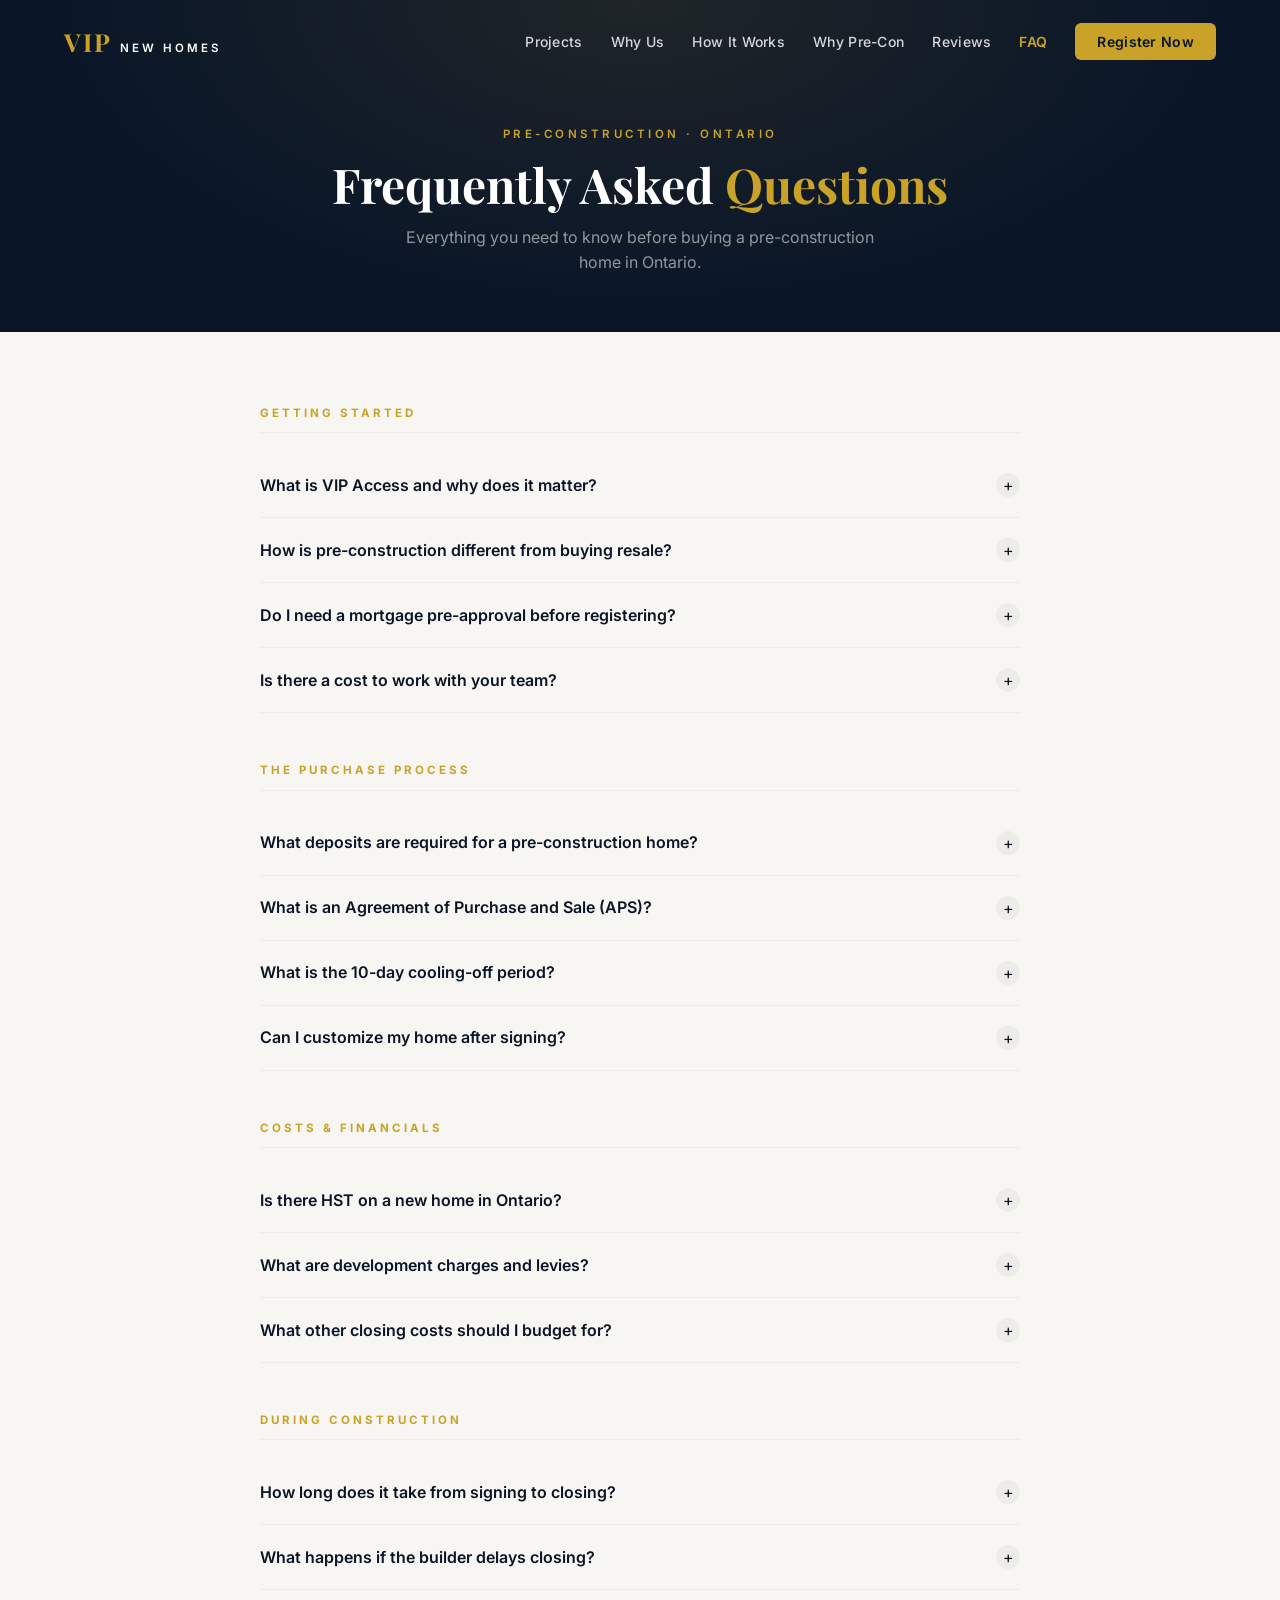
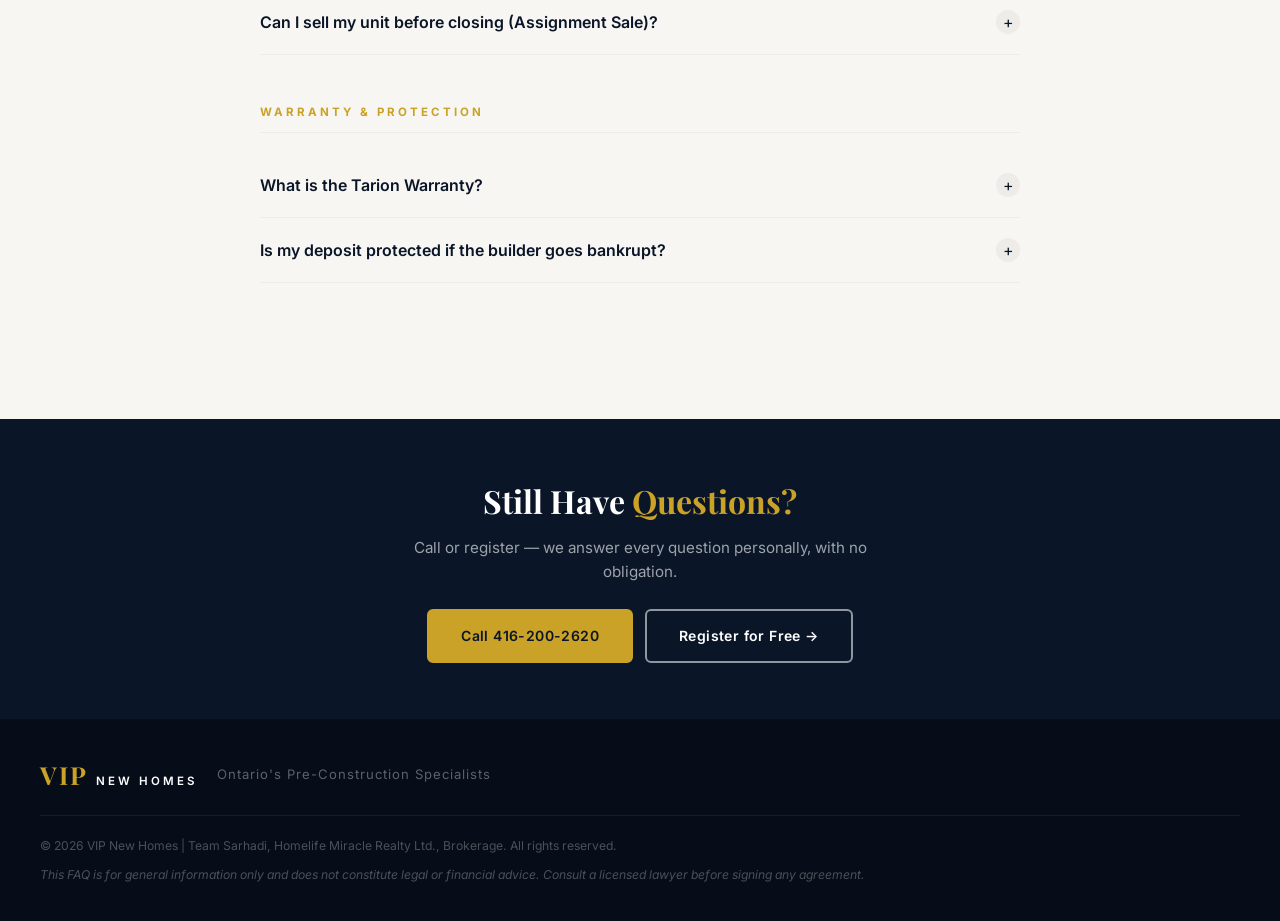
==== commit c2846fbb: "UI/UX polish: reorder nav, hero proof panel, updated stats bar, fix all Ankit references, 2x2 mobile" ====
--- a/faq.html
+++ b/faq.html
@@ -22,11 +22,11 @@
             </a>
             <ul class="nav-links" id="navLinks">
                 <li><a href="projects.html">Projects</a></li>
+                <li><a href="why-us.html">Why Us</a></li>
                 <li><a href="how-it-works.html">How It Works</a></li>
                 <li><a href="why-pre-con.html">Why Pre-Con</a></li>
-                <li><a href="why-us.html">Why Us</a></li>
+                <li><a href="reviews.html">Reviews</a></li>
                 <li><a href="faq.html" class="active-link">FAQ</a></li>
-                <li><a href="reviews.html">Reviews</a></li>
                 <li><a href="index.html#contact" class="nav-cta">Register Now</a></li>
             </ul>
             <button class="hamburger" id="hamburger" aria-label="Menu">
@@ -58,7 +58,7 @@
                         <span class="faq-icon">+</span>
                     </button>
                     <div class="faq-answer">
-                        Before a new development opens to the public, builders offer a short window of early access to registered agents and their clients. During VIP Access, you get <strong>first pick of lots, models, and floor plans</strong> — often at pre-launch pricing before any increases. The best corner lots, largest models, and premium elevations sell out before most buyers even know the project exists. VIP registration through Ankit is free and costs you nothing.
+                        Before a new development opens to the public, builders offer a short window of early access to registered agents and their clients. During VIP Access, you get <strong>first pick of lots, models, and floor plans</strong> — often at pre-launch pricing before any increases. The best corner lots, largest models, and premium elevations sell out before most buyers even know the project exists. VIP registration through us is free and costs you nothing.
                     </div>
                 </div>
 
@@ -91,7 +91,7 @@
 
                 <div class="faq-item">
                     <button class="faq-question">
-                        Is there a cost to work with Ankit?
+                        Is there a cost to work with your team?
                         <span class="faq-icon">+</span>
                     </button>
                     <div class="faq-answer">
@@ -292,7 +292,7 @@
                 <p class="footer-tagline">Ontario's Pre-Construction Specialists</p>
             </div>
             <div class="footer-bottom">
-                <p>© 2026 VIP New Homes | Ankit Sarhadi, Homelife Miracle Realty Ltd., Brokerage. All rights reserved.</p>
+                <p>© 2026 VIP New Homes | Team Sarhadi, Homelife Miracle Realty Ltd., Brokerage. All rights reserved.</p>
                 <p class="footer-disc">This FAQ is for general information only and does not constitute legal or financial advice. Consult a licensed lawyer before signing any agreement.</p>
             </div>
         </div>
--- a/css/style.css
+++ b/css/style.css
@@ -163,7 +163,7 @@
 .nav-links {
     display: flex;
     align-items: center;
-    gap: 36px;
+    gap: 28px;
 }
 .nav-links a {
     color: rgba(255,255,255,0.82);
@@ -171,8 +171,13 @@
     font-weight: 500;
     letter-spacing: 0.3px;
     transition: var(--ease);
+    white-space: nowrap;
 }
 .nav-links a:hover { color: var(--gold); }
+.active-link {
+    color: var(--gold) !important;
+    font-weight: 600 !important;
+}
 .nav-cta {
     background: var(--gold) !important;
     color: var(--navy) !important;
@@ -235,8 +240,16 @@
     z-index: 2;
     max-width: var(--max);
     margin: 0 auto;
-    padding: 130px 24px 90px;
+    padding: 120px 24px 80px;
     width: 100%;
+    display: flex;
+    align-items: center;
+    justify-content: space-between;
+    gap: 56px;
+}
+.hero-left {
+    flex: 1;
+    min-width: 0;
 }
 .hero-tag {
     font-size: 0.7rem;
@@ -248,20 +261,51 @@
 }
 .hero-title {
     font-family: var(--font-serif);
-    font-size: clamp(2.8rem, 6.5vw, 5.2rem);
+    font-size: clamp(2.8rem, 5.5vw, 4.8rem);
     font-weight: 700;
     color: #fff;
-    line-height: 1.1;
+    line-height: 1.08;
     margin-bottom: 24px;
 }
 .hero-subtitle {
-    font-size: 1.1rem;
+    font-size: 1.05rem;
     color: rgba(255,255,255,0.68);
-    max-width: 500px;
+    max-width: 480px;
     line-height: 1.75;
     margin-bottom: 40px;
 }
 .hero-buttons { display: flex; gap: 16px; flex-wrap: wrap; }
+
+/* Hero proof panel */
+.hero-proof {
+    flex: 0 0 210px;
+    background: rgba(255,255,255,0.04);
+    border: 1px solid rgba(201,162,39,0.22);
+    border-radius: 16px;
+    overflow: hidden;
+    backdrop-filter: blur(6px);
+}
+.hp-stat {
+    padding: 18px 24px;
+    border-bottom: 1px solid rgba(201,162,39,0.10);
+}
+.hp-stat:last-child { border-bottom: none; }
+.hp-num {
+    display: block;
+    font-family: var(--font-serif);
+    font-size: 1.7rem;
+    font-weight: 700;
+    color: var(--gold);
+    line-height: 1;
+    margin-bottom: 4px;
+}
+.hp-label {
+    display: block;
+    font-size: 0.67rem;
+    letter-spacing: 1.5px;
+    text-transform: uppercase;
+    color: rgba(255,255,255,0.42);
+}
 .hero-scroll {
     position: absolute;
     bottom: 36px;
@@ -531,10 +575,15 @@
    ============================================================ */
 
 /* Tablet */
+@media (max-width: 1100px) {
+    .nav-links { gap: 18px; }
+    .nav-links a { font-size: 0.82rem; }
+}
 @media (max-width: 1024px) {
     .projects-grid   { grid-template-columns: repeat(2, 1fr); }
     .benefits-grid   { grid-template-columns: repeat(2, 1fr); }
     .about-container { gap: 48px; }
+    .hero-proof { flex: 0 0 190px; }
 }
 
 /* Mobile */
@@ -548,20 +597,35 @@
         flex-direction: column;
         justify-content: center;
         align-items: center;
-        gap: 32px;
+        gap: 28px;
         z-index: 905;
     }
     .nav-links.open { display: flex; }
-    .nav-links a { font-size: 1.15rem; }
+    .nav-links a { font-size: 1.1rem; }
     .hamburger { display: flex; }
 
     /* Hero */
+    .hero-content { flex-direction: column; gap: 0; padding: 100px 20px 60px; }
+    .hero-left { width: 100%; }
+    .hero-proof { display: none; }
     .hero-buttons { flex-direction: column; }
-    .btn { width: 100%; }
-
-    /* Stats */
-    .stat { padding: 14px 20px; }
+    .hero-buttons .btn { width: 100%; }
+
+    /* Stats — 2×2 grid on mobile */
+    .stats-container {
+        display: grid;
+        grid-template-columns: 1fr 1fr;
+        gap: 0;
+    }
+    .stat {
+        padding: 16px 12px;
+        border-right: 1px solid rgba(255,255,255,0.1);
+        border-bottom: 1px solid rgba(255,255,255,0.1);
+    }
+    .stat:nth-child(even) { border-right: none; }
+    .stat:nth-child(n+5) { border-bottom: none; }
     .stat-divider { display: none; }
+    .stat-number { font-size: 1.5rem; }
 
     /* Grids */
     .projects-grid  { grid-template-columns: 1fr; }
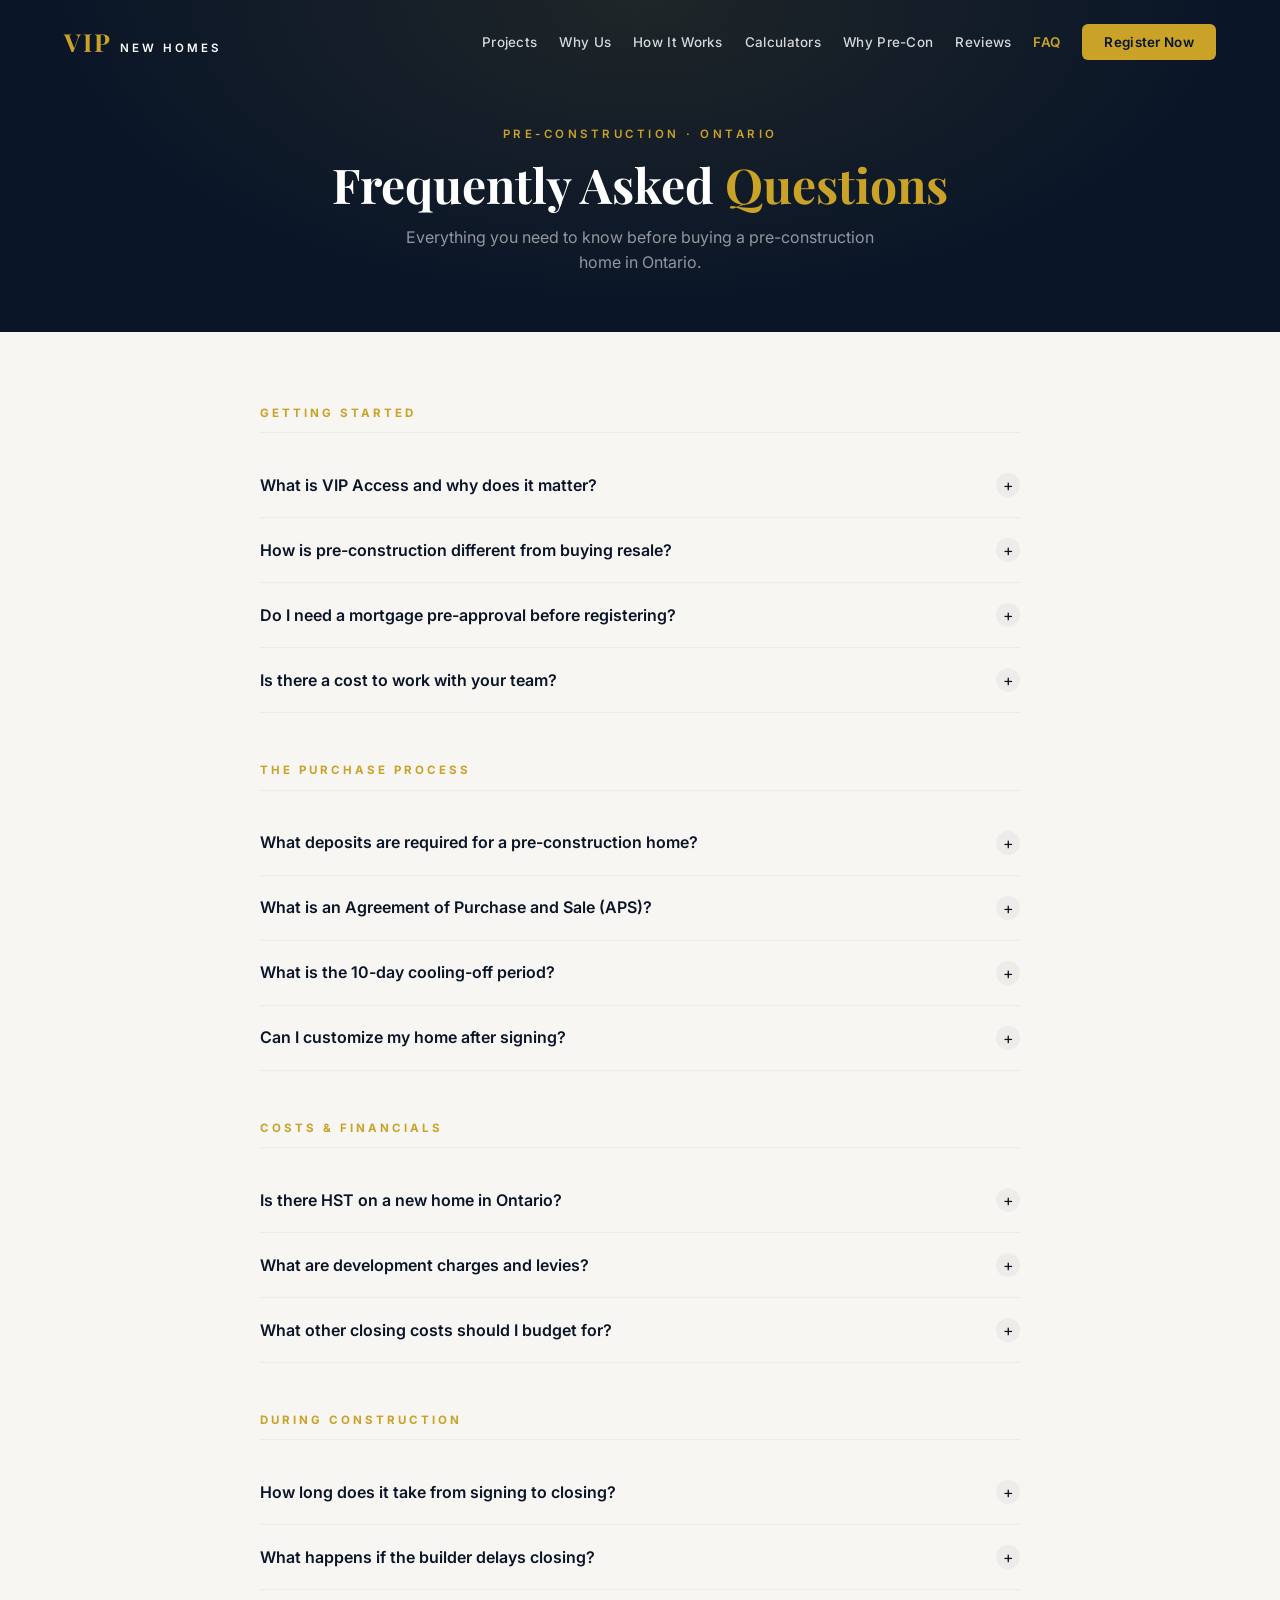
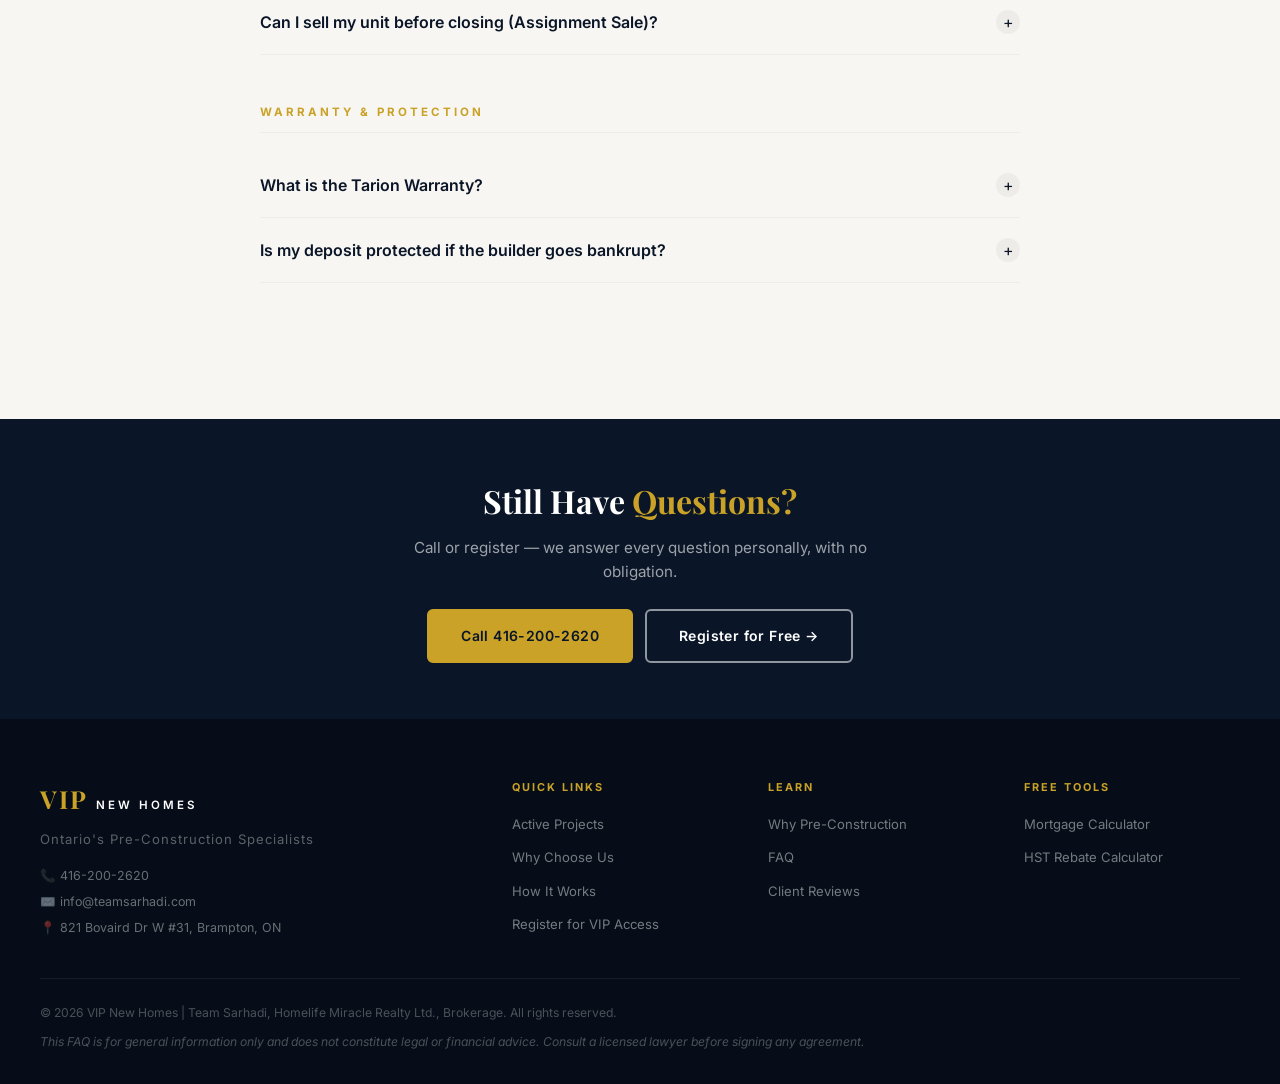
==== commit d3c77505: "Add mortgage + HST calculators, full SEO layer, 4-col footer, robots/sitemap New files: - mortgage-c" ====
--- a/faq.html
+++ b/faq.html
@@ -3,8 +3,132 @@
 <head>
     <meta charset="UTF-8">
     <meta name="viewport" content="width=device-width, initial-scale=1.0">
-    <title>FAQ | VIP New Homes | Team Sarhadi Real Estate</title>
-    <meta name="description" content="Common questions about buying pre-construction homes in Ontario — VIP Access, deposits, Tarion warranty, HST, assignments, and more.">
+    <title>Pre-Construction FAQ Ontario | VIP New Homes | Team Sarhadi</title>
+    <meta name="description" content="Common questions about buying pre-construction homes in Ontario — VIP Access, deposits, Tarion warranty, HST rebate, assignments, and more. Answered by Team Sarhadi.">
+
+    <!-- SEO -->
+    <link rel="canonical" href="https://vipnewhomes.ca/faq.html">
+    <meta property="og:type" content="website">
+    <meta property="og:url" content="https://vipnewhomes.ca/faq.html">
+    <meta property="og:title" content="Pre-Construction FAQ Ontario | VIP New Homes">
+    <meta property="og:description" content="Common questions about buying pre-construction homes in Ontario — VIP Access, deposits, Tarion warranty, HST, assignments, and more.">
+    <meta property="og:site_name" content="VIP New Homes | Team Sarhadi">
+    <meta name="twitter:card" content="summary">
+    <meta name="twitter:title" content="Pre-Construction FAQ Ontario | VIP New Homes">
+    <meta name="twitter:description" content="Answers to the most common pre-construction questions — deposits, Tarion, HST rebate, cooling-off period and more.">
+
+    <!-- Structured Data: FAQPage -->
+    <script type="application/ld+json">
+    {
+      "@context": "https://schema.org",
+      "@type": "FAQPage",
+      "mainEntity": [
+        {
+          "@type": "Question",
+          "name": "What is VIP Access and why does it matter?",
+          "acceptedAnswer": {
+            "@type": "Answer",
+            "text": "Before a new development opens to the public, builders offer a short window of early access to registered agents and their clients. During VIP Access, you get first pick of lots, models, and floor plans — often at pre-launch pricing before any increases. The best corner lots, largest models, and premium elevations sell out before most buyers even know the project exists."
+          }
+        },
+        {
+          "@type": "Question",
+          "name": "How is pre-construction different from buying resale?",
+          "acceptedAnswer": {
+            "@type": "Answer",
+            "text": "With resale, you buy an existing home and move in within 30–90 days. With pre-construction, you're buying a home that hasn't been built yet — you sign today and take possession when construction is complete (typically 12–36 months later). Key advantages include locking in today's price, staggered deposits, full Tarion warranty, and the ability to choose finishes."
+          }
+        },
+        {
+          "@type": "Question",
+          "name": "Do I need a mortgage pre-approval before registering?",
+          "acceptedAnswer": {
+            "@type": "Answer",
+            "text": "Not to register — registration is completely free and non-binding. However, before you sign an Agreement of Purchase and Sale (APS), you should have a clear idea of your budget. Getting pre-approved costs nothing and gives you confidence going into any signing."
+          }
+        },
+        {
+          "@type": "Question",
+          "name": "Is there a cost to work with your team?",
+          "acceptedAnswer": {
+            "@type": "Answer",
+            "text": "No — services are completely free to buyers. In pre-construction, the builder pays the agent's commission. You get full representation, honest advice, VIP Access, and support through the entire process at zero cost to you."
+          }
+        },
+        {
+          "@type": "Question",
+          "name": "What deposits are required for a pre-construction home?",
+          "acceptedAnswer": {
+            "@type": "Answer",
+            "text": "Deposits vary by builder but typically total 15–20% of the purchase price, paid in stages over 12–24 months. A common structure: 5% on signing, 5% at 90 days, 5% at 180 days, balance to 20% at 365 days."
+          }
+        },
+        {
+          "@type": "Question",
+          "name": "What is the 10-day cooling-off period?",
+          "acceptedAnswer": {
+            "@type": "Answer",
+            "text": "Ontario law gives you a 10-calendar-day cooling-off period after signing a new-home APS. During this time, you can cancel the agreement for any reason and receive a full refund of your deposit — no penalty."
+          }
+        },
+        {
+          "@type": "Question",
+          "name": "Is there HST on a new home in Ontario?",
+          "acceptedAnswer": {
+            "@type": "Answer",
+            "text": "Yes, but for primary residences, most builder prices already include HST with the new housing rebate factored in. If you're purchasing as an investment property or rental, the HST rebate may not apply and the full HST can add significantly to your closing costs."
+          }
+        },
+        {
+          "@type": "Question",
+          "name": "What is the Tarion Warranty?",
+          "acceptedAnswer": {
+            "@type": "Answer",
+            "text": "Tarion is Ontario's government-backed new home warranty program. Coverage includes 1 year for defects in work and materials, 2 years for electrical, plumbing, heating, and building envelope, and 7 years for major structural defects."
+          }
+        },
+        {
+          "@type": "Question",
+          "name": "Is my deposit protected if the builder goes bankrupt?",
+          "acceptedAnswer": {
+            "@type": "Answer",
+            "text": "Yes — Tarion's deposit protection covers up to $100,000 for freehold homes and condos in Ontario. If your builder becomes insolvent before closing, your deposit is protected up to that limit."
+          }
+        },
+        {
+          "@type": "Question",
+          "name": "Can I sell my unit before closing (Assignment Sale)?",
+          "acceptedAnswer": {
+            "@type": "Answer",
+            "text": "An assignment means selling your purchase contract to another buyer before you take possession. Many builders allow this, but policies and fees vary — some charge an assignment fee of $5,000–$10,000 or require builder consent. Assignment clauses must be reviewed before signing the APS."
+          }
+        }
+      ]
+    }
+    </script>
+
+    <!-- ============================================================
+         TRACKING PLACEHOLDERS — Activate when IDs are ready
+         ============================================================ -->
+    <!--
+    <script>(function(w,d,s,l,i){w[l]=w[l]||[];w[l].push({'gtm.start':
+    new Date().getTime(),event:'gtm.js'});var f=d.getElementsByTagName(s)[0],
+    j=d.createElement(s),dl=l!='dataLayer'?'&l='+l:'';j.async=true;j.src=
+    'https://www.googletagmanager.com/gtm.js?id='+i+dl;f.parentNode.insertBefore(j,f);
+    })(window,document,'script','dataLayer','GTM-XXXXXXX');</script>
+    -->
+    <!--
+    <script>!function(f,b,e,v,n,t,s){if(f.fbq)return;n=f.fbq=function(){n.callMethod?
+    n.callMethod.apply(n,arguments):n.queue.push(arguments)};if(!f._fbq)f._fbq=n;
+    n.push=n;n.loaded=!0;n.version='2.0';n.queue=[];t=b.createElement(e);t.async=!0;
+    t.src=v;s=b.getElementsByTagName(e)[0];s.parentNode.insertBefore(t,s)}(window,
+    document,'script','https://connect.facebook.net/en_US/fbevents.js');
+    fbq('init','YOUR_PIXEL_ID');fbq('track','PageView');
+    </script>
+    <noscript><img height="1" width="1" style="display:none"
+    src="https://www.facebook.com/tr?id=YOUR_PIXEL_ID&ev=PageView&noscript=1"></noscript>
+    -->
+
     <link rel="preconnect" href="https://fonts.googleapis.com">
     <link rel="preconnect" href="https://fonts.gstatic.com" crossorigin>
     <link href="https://fonts.googleapis.com/css2?family=Playfair+Display:wght@400;500;600;700&family=Inter:wght@300;400;500;600&display=swap" rel="stylesheet">
@@ -12,6 +136,11 @@
     <link rel="stylesheet" href="css/pages.css">
 </head>
 <body>
+
+    <!--
+    <noscript><iframe src="https://www.googletagmanager.com/ns.html?id=GTM-XXXXXXX"
+    height="0" width="0" style="display:none;visibility:hidden"></iframe></noscript>
+    -->
 
     <!-- ========== NAVBAR ========== -->
     <nav class="navbar scrolled" id="navbar">
@@ -24,6 +153,7 @@
                 <li><a href="projects.html">Projects</a></li>
                 <li><a href="why-us.html">Why Us</a></li>
                 <li><a href="how-it-works.html">How It Works</a></li>
+                <li><a href="mortgage-calculator.html">Calculators</a></li>
                 <li><a href="why-pre-con.html">Why Pre-Con</a></li>
                 <li><a href="reviews.html">Reviews</a></li>
                 <li><a href="faq.html" class="active-link">FAQ</a></li>
@@ -284,12 +414,43 @@
     <!-- ========== FOOTER ========== -->
     <footer class="footer">
         <div class="footer-inner">
-            <div class="footer-top">
-                <div class="nav-logo">
-                    <span class="logo-vip">VIP</span>
-                    <span class="logo-text">NEW HOMES</span>
-                </div>
-                <p class="footer-tagline">Ontario's Pre-Construction Specialists</p>
+            <div class="footer-cols">
+                <div class="footer-col footer-col-brand">
+                    <div class="nav-logo">
+                        <span class="logo-vip">VIP</span>
+                        <span class="logo-text">NEW HOMES</span>
+                    </div>
+                    <p class="footer-tagline">Ontario's Pre-Construction Specialists</p>
+                    <div class="footer-contact-list">
+                        <a href="tel:4162002620" class="footer-contact-link">📞 416-200-2620</a>
+                        <a href="mailto:info@teamsarhadi.com" class="footer-contact-link">✉️ info@teamsarhadi.com</a>
+                        <span class="footer-contact-link">📍 821 Bovaird Dr W #31, Brampton, ON</span>
+                    </div>
+                </div>
+                <div class="footer-col">
+                    <p class="footer-col-title">Quick Links</p>
+                    <ul class="footer-col-links">
+                        <li><a href="projects.html">Active Projects</a></li>
+                        <li><a href="why-us.html">Why Choose Us</a></li>
+                        <li><a href="how-it-works.html">How It Works</a></li>
+                        <li><a href="index.html#contact">Register for VIP Access</a></li>
+                    </ul>
+                </div>
+                <div class="footer-col">
+                    <p class="footer-col-title">Learn</p>
+                    <ul class="footer-col-links">
+                        <li><a href="why-pre-con.html">Why Pre-Construction</a></li>
+                        <li><a href="faq.html">FAQ</a></li>
+                        <li><a href="reviews.html">Client Reviews</a></li>
+                    </ul>
+                </div>
+                <div class="footer-col">
+                    <p class="footer-col-title">Free Tools</p>
+                    <ul class="footer-col-links">
+                        <li><a href="mortgage-calculator.html">Mortgage Calculator</a></li>
+                        <li><a href="hst-calculator.html">HST Rebate Calculator</a></li>
+                    </ul>
+                </div>
             </div>
             <div class="footer-bottom">
                 <p>© 2026 VIP New Homes | Team Sarhadi, Homelife Miracle Realty Ltd., Brokerage. All rights reserved.</p>
--- a/css/style.css
+++ b/css/style.css
@@ -163,11 +163,11 @@
 .nav-links {
     display: flex;
     align-items: center;
-    gap: 28px;
+    gap: 22px;
 }
 .nav-links a {
     color: rgba(255,255,255,0.82);
-    font-size: 0.875rem;
+    font-size: 0.84rem;
     font-weight: 500;
     letter-spacing: 0.3px;
     transition: var(--ease);
@@ -558,14 +558,31 @@
 /* ============================================================
    FOOTER
    ============================================================ */
-.footer { background:#060d18; padding:36px 24px; }
+.footer { background:#060d18; padding:60px 24px 32px; }
 .footer-inner { max-width:var(--max); margin:0 auto; }
-.footer-top {
-    display:flex; align-items:center; gap:20px;
-    padding-bottom:20px; margin-bottom:20px;
-    border-bottom:1px solid rgba(255,255,255,.07);
-}
-.footer-tagline { color:rgba(255,255,255,.35); font-size:.82rem; letter-spacing:1px; }
+
+/* 4-column grid */
+.footer-cols {
+    display: grid;
+    grid-template-columns: 2fr 1fr 1fr 1fr;
+    gap: 40px;
+    padding-bottom: 40px;
+    margin-bottom: 24px;
+    border-bottom: 1px solid rgba(255,255,255,.07);
+}
+.footer-col-brand .nav-logo { margin-bottom: 10px; }
+.footer-tagline { color:rgba(255,255,255,.35); font-size:.82rem; letter-spacing:1px; margin-bottom:16px; }
+.footer-contact-list { display:flex; flex-direction:column; gap:6px; }
+.footer-contact-link { font-size:0.78rem; color:rgba(255,255,255,.4); transition:color 0.2s; }
+a.footer-contact-link:hover { color:var(--gold); }
+.footer-col-title {
+    font-size:0.68rem; font-weight:700; letter-spacing:2px;
+    text-transform:uppercase; color:var(--gold); margin-bottom:14px;
+}
+.footer-col-links { display:flex; flex-direction:column; gap:8px; }
+.footer-col-links li a { font-size:0.82rem; color:rgba(255,255,255,.45); transition:color 0.2s; }
+.footer-col-links li a:hover { color:rgba(255,255,255,.82); }
+
 .footer-bottom { display:flex; justify-content:space-between; align-items:center; flex-wrap:wrap; gap:10px; }
 .footer-bottom p { font-size:.76rem; color:rgba(255,255,255,.28); }
 .footer-disc { font-style:italic; }
@@ -574,10 +591,14 @@
    RESPONSIVE
    ============================================================ */
 
-/* Tablet */
+/* Tablet — tighten nav for 8 items */
+@media (max-width: 1200px) {
+    .nav-links { gap: 14px; }
+    .nav-links a { font-size: 0.80rem; }
+}
 @media (max-width: 1100px) {
-    .nav-links { gap: 18px; }
-    .nav-links a { font-size: 0.82rem; }
+    .nav-links { gap: 10px; }
+    .nav-links a { font-size: 0.77rem; }
 }
 @media (max-width: 1024px) {
     .projects-grid   { grid-template-columns: repeat(2, 1fr); }
@@ -638,6 +659,10 @@
     .form-row { grid-template-columns: 1fr; }
 
     /* Footer */
+    .footer-cols { grid-template-columns: 1fr 1fr; gap: 28px; }
+    .footer-col-brand { grid-column: 1 / -1; }
     .footer-bottom { flex-direction: column; text-align: center; }
-    .footer-top { flex-direction: column; text-align: center; }
-}
+}
+@media (max-width: 480px) {
+    .footer-cols { grid-template-columns: 1fr; }
+}
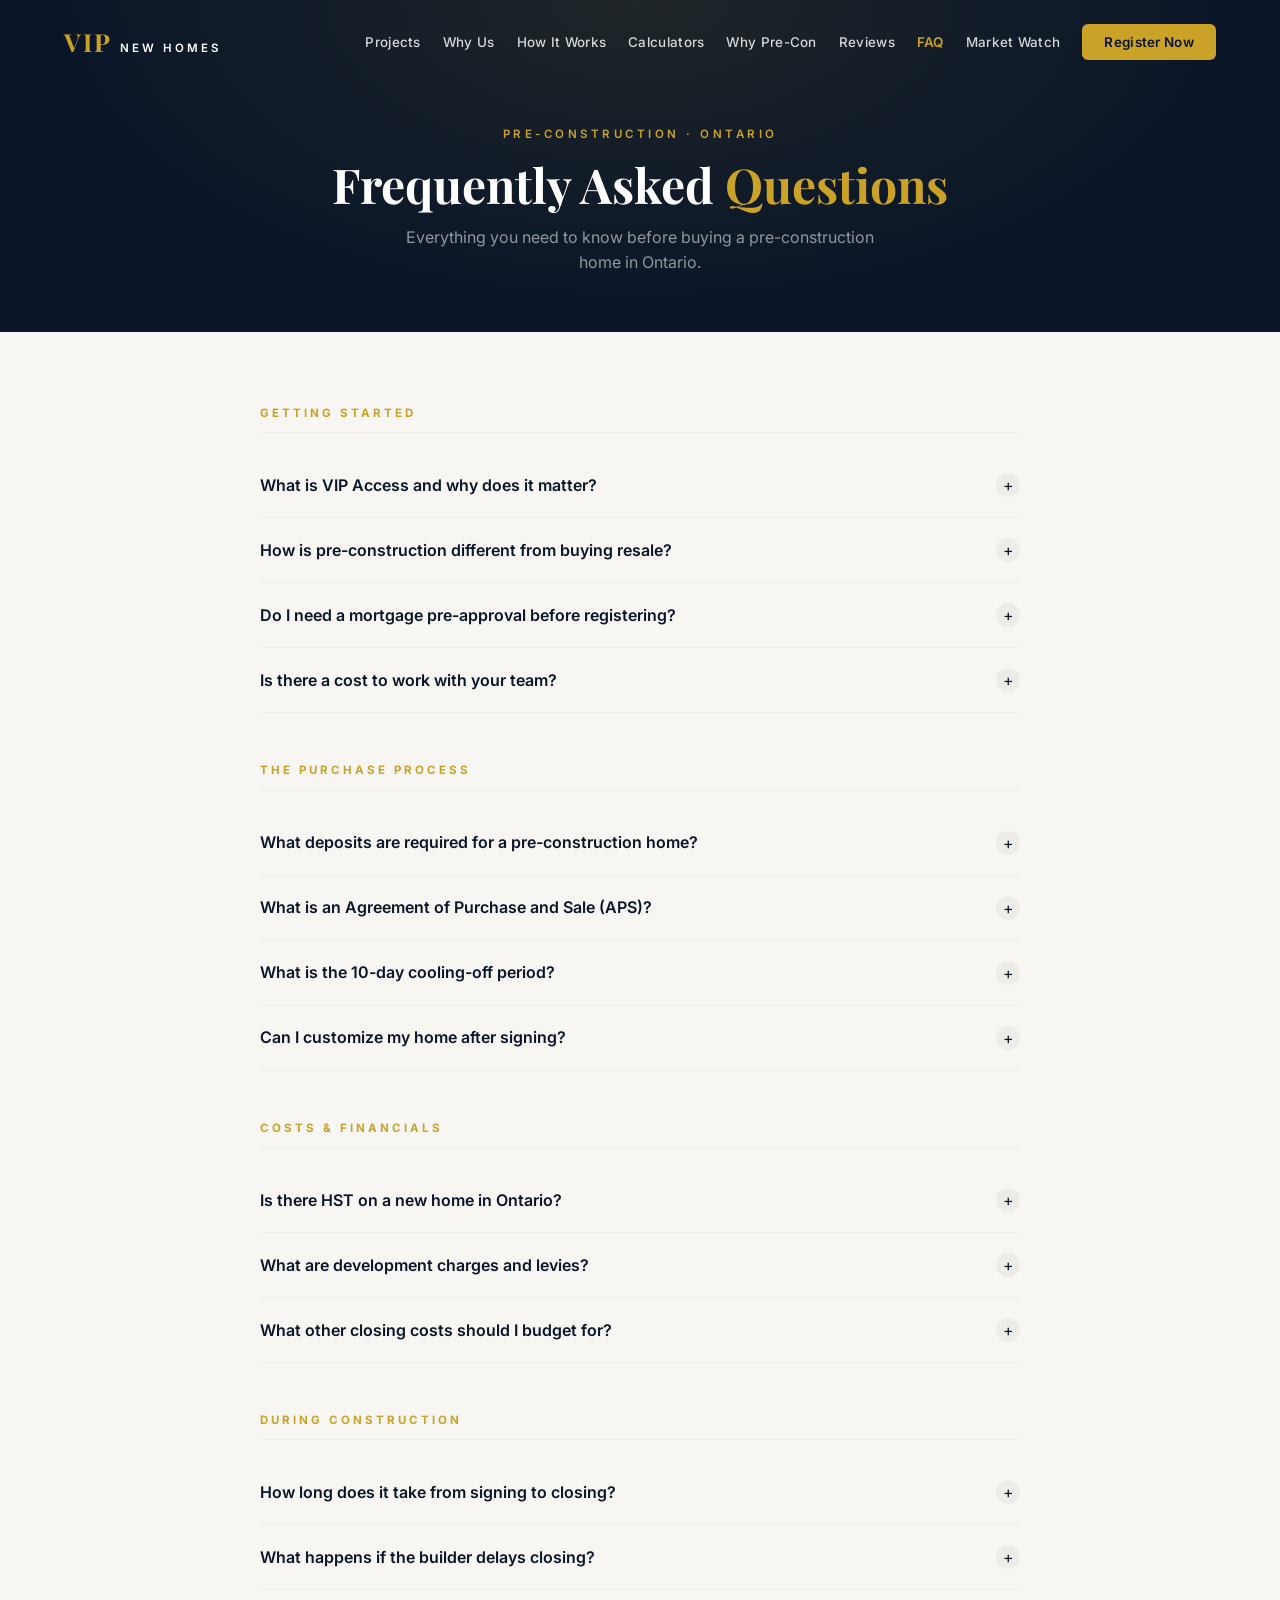
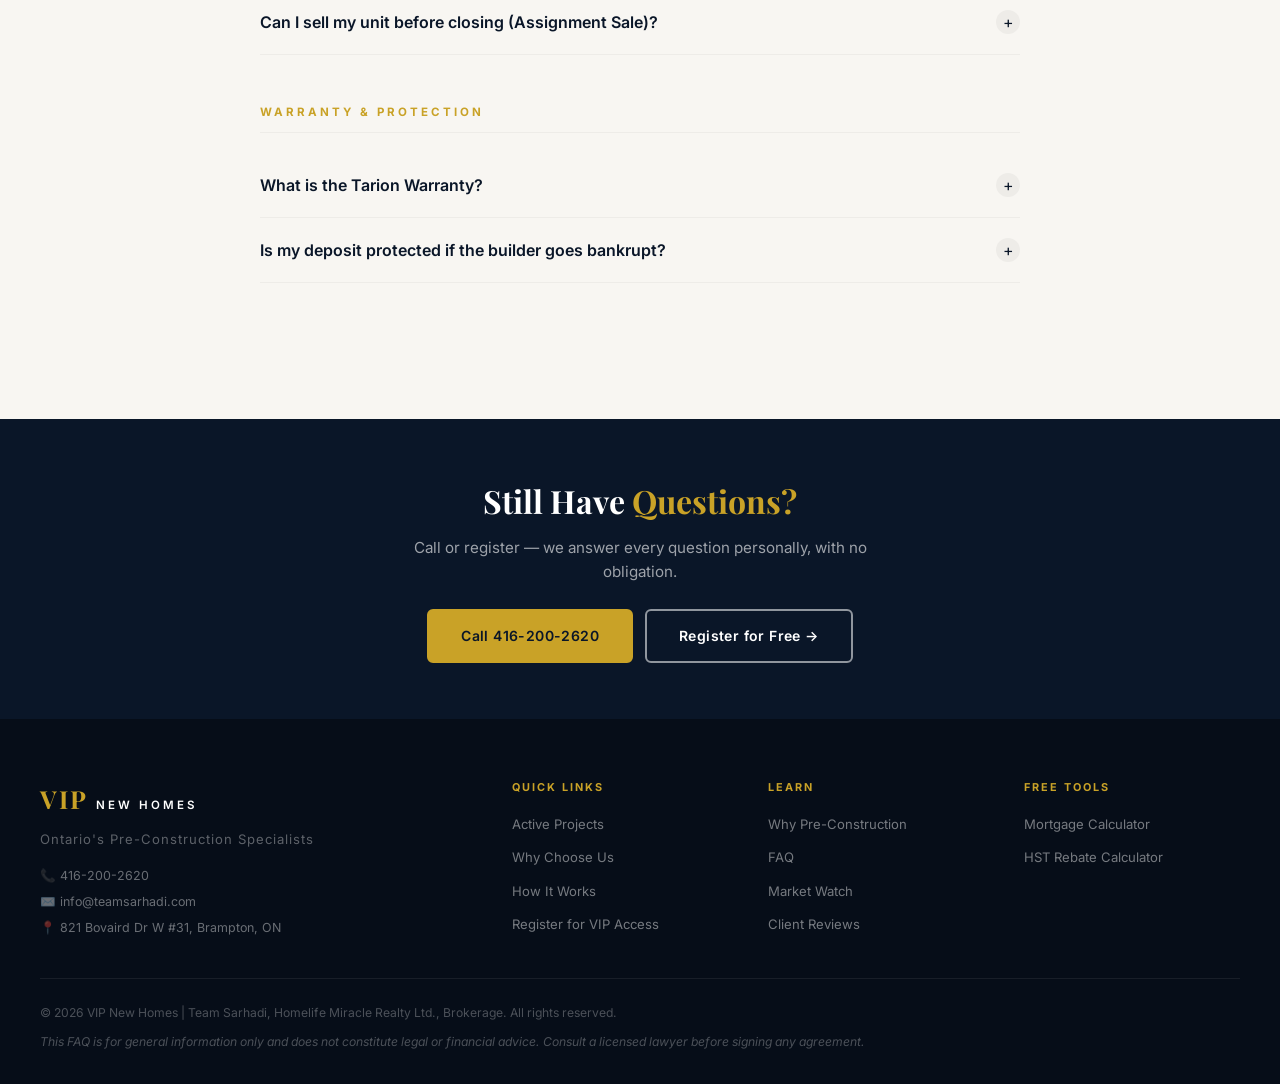
==== commit 2de843d1: "Add Market Watch page (April 2026 TRREB data) and update all navbars - New market-watch.html: full A" ====
--- a/faq.html
+++ b/faq.html
@@ -76,7 +76,7 @@
           "name": "Is there HST on a new home in Ontario?",
           "acceptedAnswer": {
             "@type": "Answer",
-            "text": "Yes, but for primary residences, most builder prices already include HST with the new housing rebate factored in. If you're purchasing as an investment property or rental, the HST rebate may not apply and the full HST can add significantly to your closing costs."
+            "text": "Yes. Under Ontario's updated 2026 rules (for purchase agreements signed April 1, 2026 – March 31, 2027), both primary residences and investment/rental properties qualify for the HST rebate — up to a maximum of $130,000. On homes priced at $1M or under, the full 13% HST is rebated; between $1M–$1.5M the rebate is capped at $130K; it phases out above $1.5M. For primary residences, most builders already factor the rebate into the advertised price."
           }
         },
         {
@@ -157,6 +157,7 @@
                 <li><a href="why-pre-con.html">Why Pre-Con</a></li>
                 <li><a href="reviews.html">Reviews</a></li>
                 <li><a href="faq.html" class="active-link">FAQ</a></li>
+                <li><a href="market-watch.html">Market Watch</a></li>
                 <li><a href="index.html#contact" class="nav-cta">Register Now</a></li>
             </ul>
             <button class="hamburger" id="hamburger" aria-label="Menu">
@@ -294,7 +295,7 @@
                         <span class="faq-icon">+</span>
                     </button>
                     <div class="faq-answer">
-                        Yes, but for <strong>primary residences</strong>, most builder prices already include HST with the new housing rebate factored in — so what you see on the price sheet is what you pay. If you're purchasing as an <strong>investment property or rental</strong>, the HST rebate may not apply and the full HST can add significantly to your closing costs. Your lawyer will confirm this based on your specific situation.
+                        Yes — and under <strong>Ontario's updated 2026 rules</strong> (for purchase agreements signed April 1, 2026 – March 31, 2027), both <strong>primary residences and investment/rental properties</strong> qualify for the HST rebate. The rebate is up to <strong>$130,000 maximum</strong>: on homes priced at $1M or under, the full 13% HST is rebated; between $1M–$1.5M the rebate is capped at $130K; and it phases out above $1.5M. For primary residences, most builders already factor the rebate into the advertised price — so what you see on the price sheet is typically what you pay. Use our <a href="mortgage-calculator.html#hst">HST Rebate Calculator</a> for a precise estimate, and confirm your specific situation with your lawyer.
                     </div>
                 </div>
 
@@ -441,6 +442,7 @@
                     <ul class="footer-col-links">
                         <li><a href="why-pre-con.html">Why Pre-Construction</a></li>
                         <li><a href="faq.html">FAQ</a></li>
+                        <li><a href="market-watch.html">Market Watch</a></li>
                         <li><a href="reviews.html">Client Reviews</a></li>
                     </ul>
                 </div>
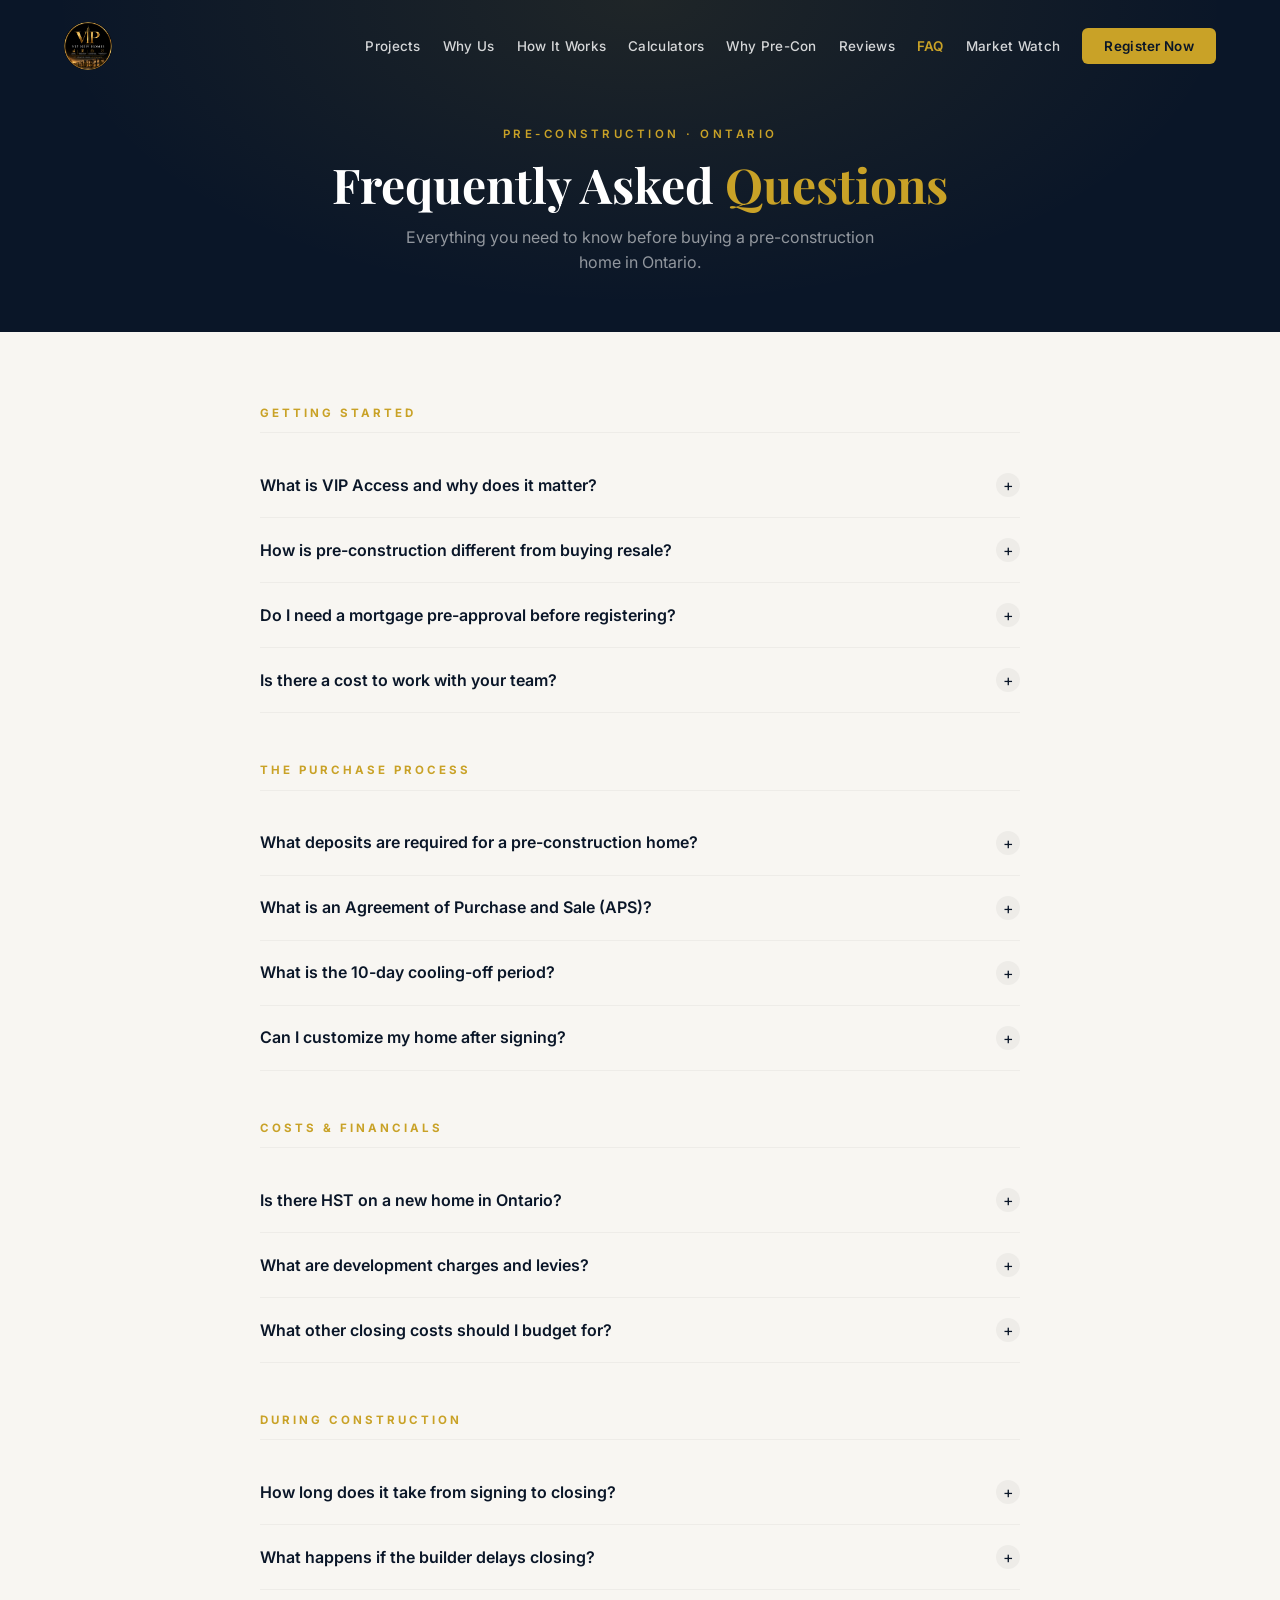
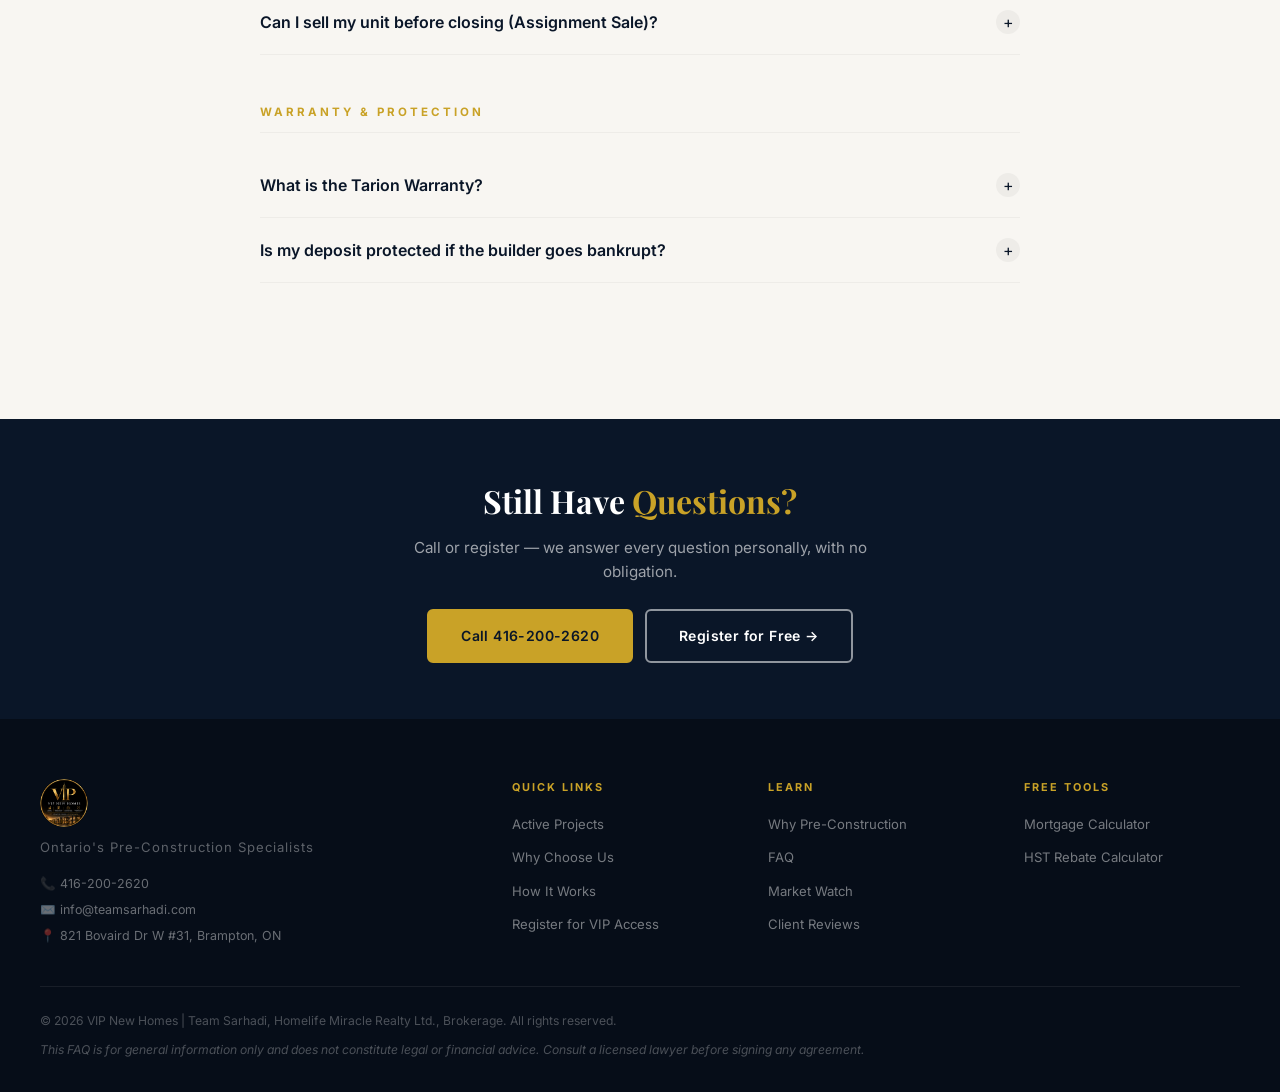
==== commit 88c53e06: "Add branding images and deploy across all pages - images/logo-circle.png: circular VIP New Homes bad" ====
--- a/faq.html
+++ b/faq.html
@@ -13,7 +13,10 @@
     <meta property="og:title" content="Pre-Construction FAQ Ontario | VIP New Homes">
     <meta property="og:description" content="Common questions about buying pre-construction homes in Ontario — VIP Access, deposits, Tarion warranty, HST, assignments, and more.">
     <meta property="og:site_name" content="VIP New Homes | Team Sarhadi">
-    <meta name="twitter:card" content="summary">
+    <meta property="og:image" content="https://vipnewhomes.ca/images/vip-banner.png">
+    <meta property="og:image:alt" content="VIP New Homes — Strategic Access. Stronger Investments.">
+    <meta name="twitter:card" content="summary_large_image">
+    <meta name="twitter:image" content="https://vipnewhomes.ca/images/vip-banner.png">
     <meta name="twitter:title" content="Pre-Construction FAQ Ontario | VIP New Homes">
     <meta name="twitter:description" content="Answers to the most common pre-construction questions — deposits, Tarion, HST rebate, cooling-off period and more.">
 
@@ -146,8 +149,7 @@
     <nav class="navbar scrolled" id="navbar">
         <div class="nav-container">
             <a href="index.html" class="nav-logo">
-                <span class="logo-vip">VIP</span>
-                <span class="logo-text">NEW HOMES</span>
+                <img src="images/logo-circle.png" alt="VIP New Homes" class="logo-img">
             </a>
             <ul class="nav-links" id="navLinks">
                 <li><a href="projects.html">Projects</a></li>
@@ -418,8 +420,7 @@
             <div class="footer-cols">
                 <div class="footer-col footer-col-brand">
                     <div class="nav-logo">
-                        <span class="logo-vip">VIP</span>
-                        <span class="logo-text">NEW HOMES</span>
+                        <img src="images/logo-circle.png" alt="VIP New Homes" class="logo-img">
                     </div>
                     <p class="footer-tagline">Ontario's Pre-Construction Specialists</p>
                     <div class="footer-contact-list">
--- a/css/style.css
+++ b/css/style.css
@@ -144,21 +144,33 @@
 }
 .nav-logo {
     display: flex;
-    align-items: baseline;
-    gap: 8px;
-}
+    align-items: center;
+    gap: 0;
+    text-decoration: none;
+    flex-shrink: 0;
+}
+.logo-img {
+    height: 48px;
+    width: 48px;
+    object-fit: contain;
+    border-radius: 50%;
+    display: block;
+}
+/* Legacy text spans — kept for any fallback context */
 .logo-vip {
     font-family: var(--font-serif);
     font-size: 1.55rem;
     font-weight: 700;
     color: var(--gold);
     letter-spacing: 2px;
+    display: none;
 }
 .logo-text {
     font-size: 0.72rem;
     font-weight: 600;
     color: #fff;
     letter-spacing: 3px;
+    display: none;
 }
 .nav-links {
     display: flex;
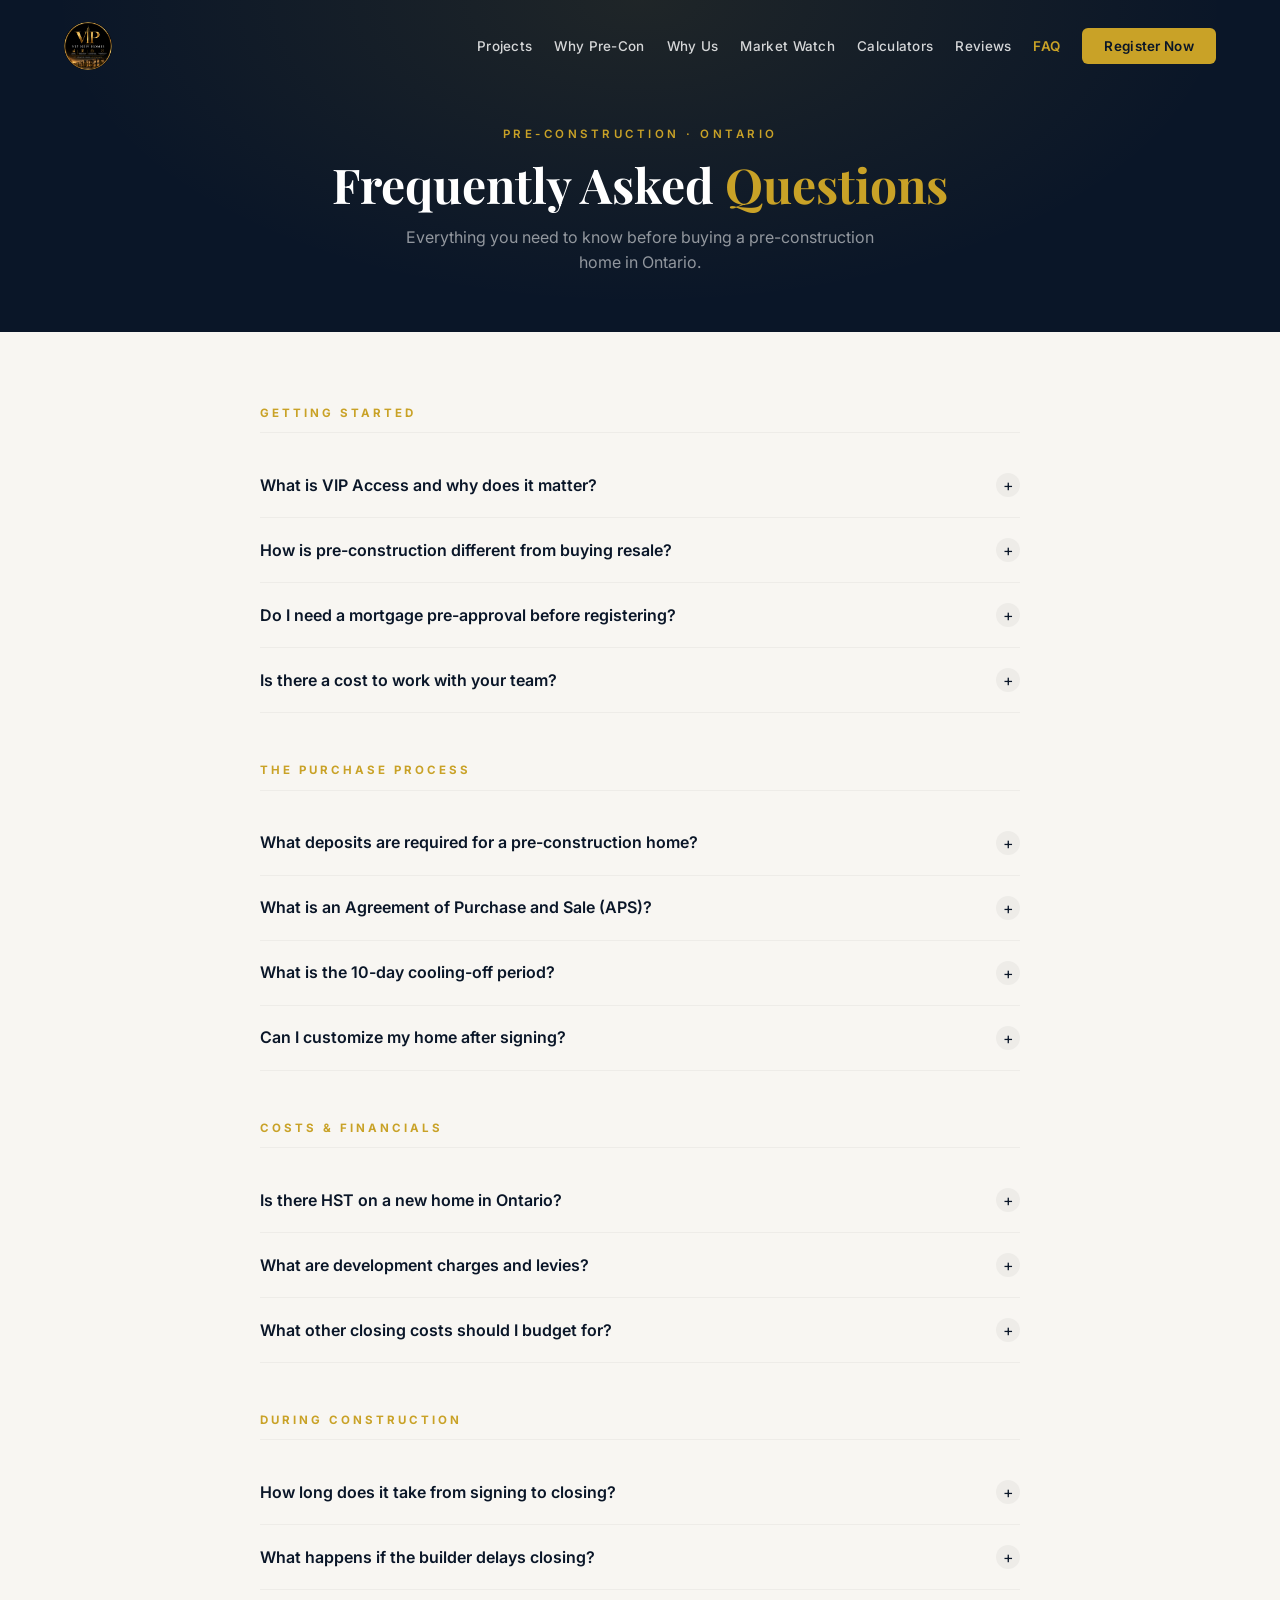
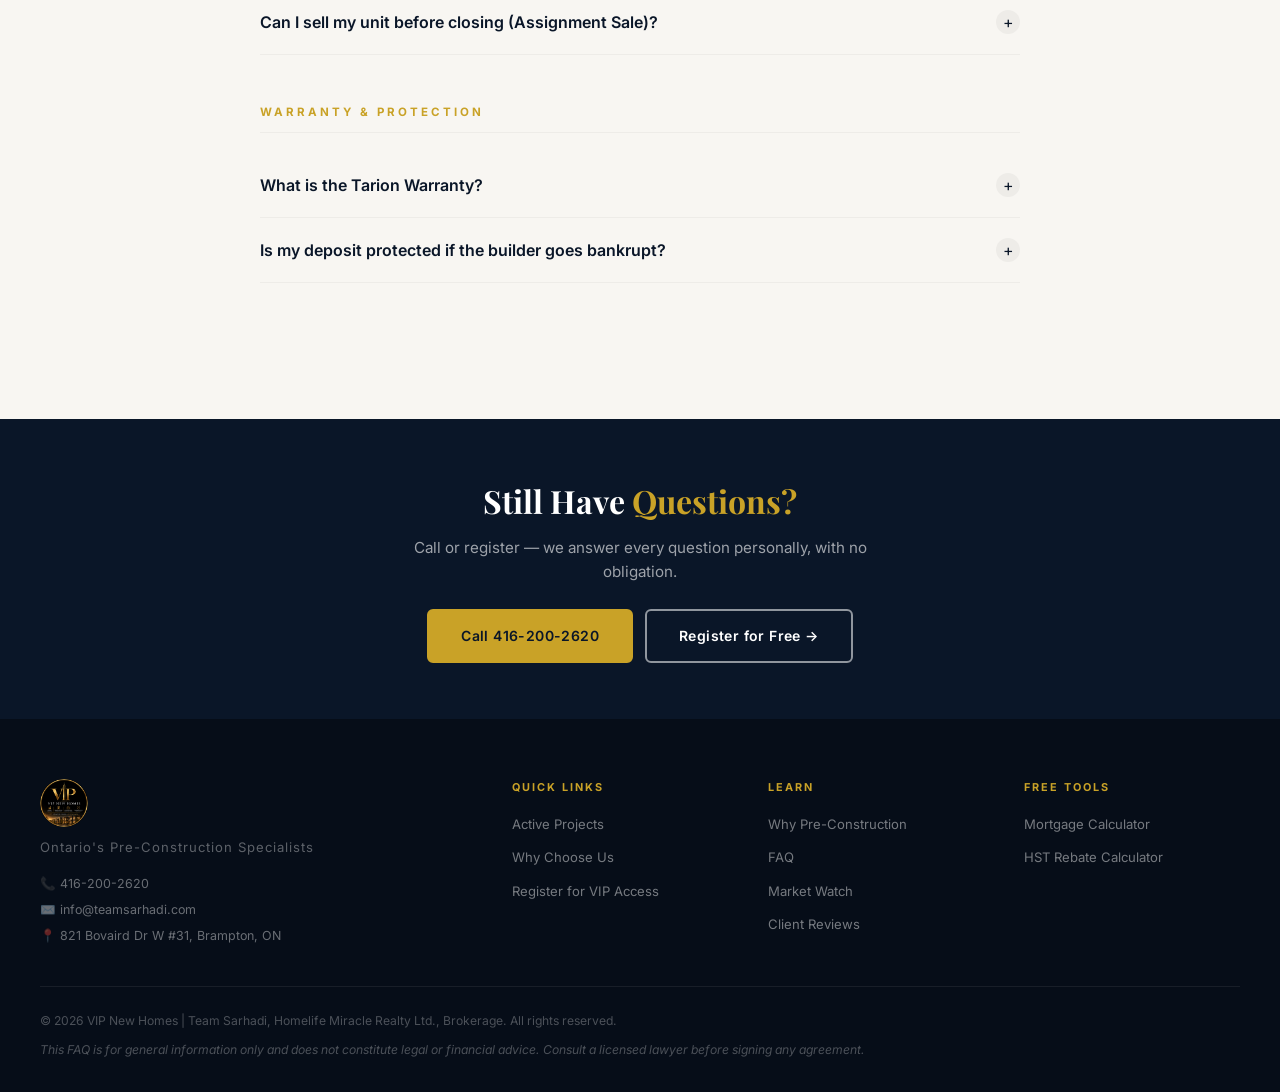
==== commit 24ccc91a: "Remove How It Works page; reorder navbar by priority" ====
--- a/faq.html
+++ b/faq.html
@@ -153,13 +153,12 @@
             </a>
             <ul class="nav-links" id="navLinks">
                 <li><a href="projects.html">Projects</a></li>
+                <li><a href="why-pre-con.html">Why Pre-Con</a></li>
                 <li><a href="why-us.html">Why Us</a></li>
-                <li><a href="how-it-works.html">How It Works</a></li>
+                <li><a href="market-watch.html">Market Watch</a></li>
                 <li><a href="mortgage-calculator.html">Calculators</a></li>
-                <li><a href="why-pre-con.html">Why Pre-Con</a></li>
                 <li><a href="reviews.html">Reviews</a></li>
                 <li><a href="faq.html" class="active-link">FAQ</a></li>
-                <li><a href="market-watch.html">Market Watch</a></li>
                 <li><a href="index.html#contact" class="nav-cta">Register Now</a></li>
             </ul>
             <button class="hamburger" id="hamburger" aria-label="Menu">
@@ -434,7 +433,6 @@
                     <ul class="footer-col-links">
                         <li><a href="projects.html">Active Projects</a></li>
                         <li><a href="why-us.html">Why Choose Us</a></li>
-                        <li><a href="how-it-works.html">How It Works</a></li>
                         <li><a href="index.html#contact">Register for VIP Access</a></li>
                     </ul>
                 </div>
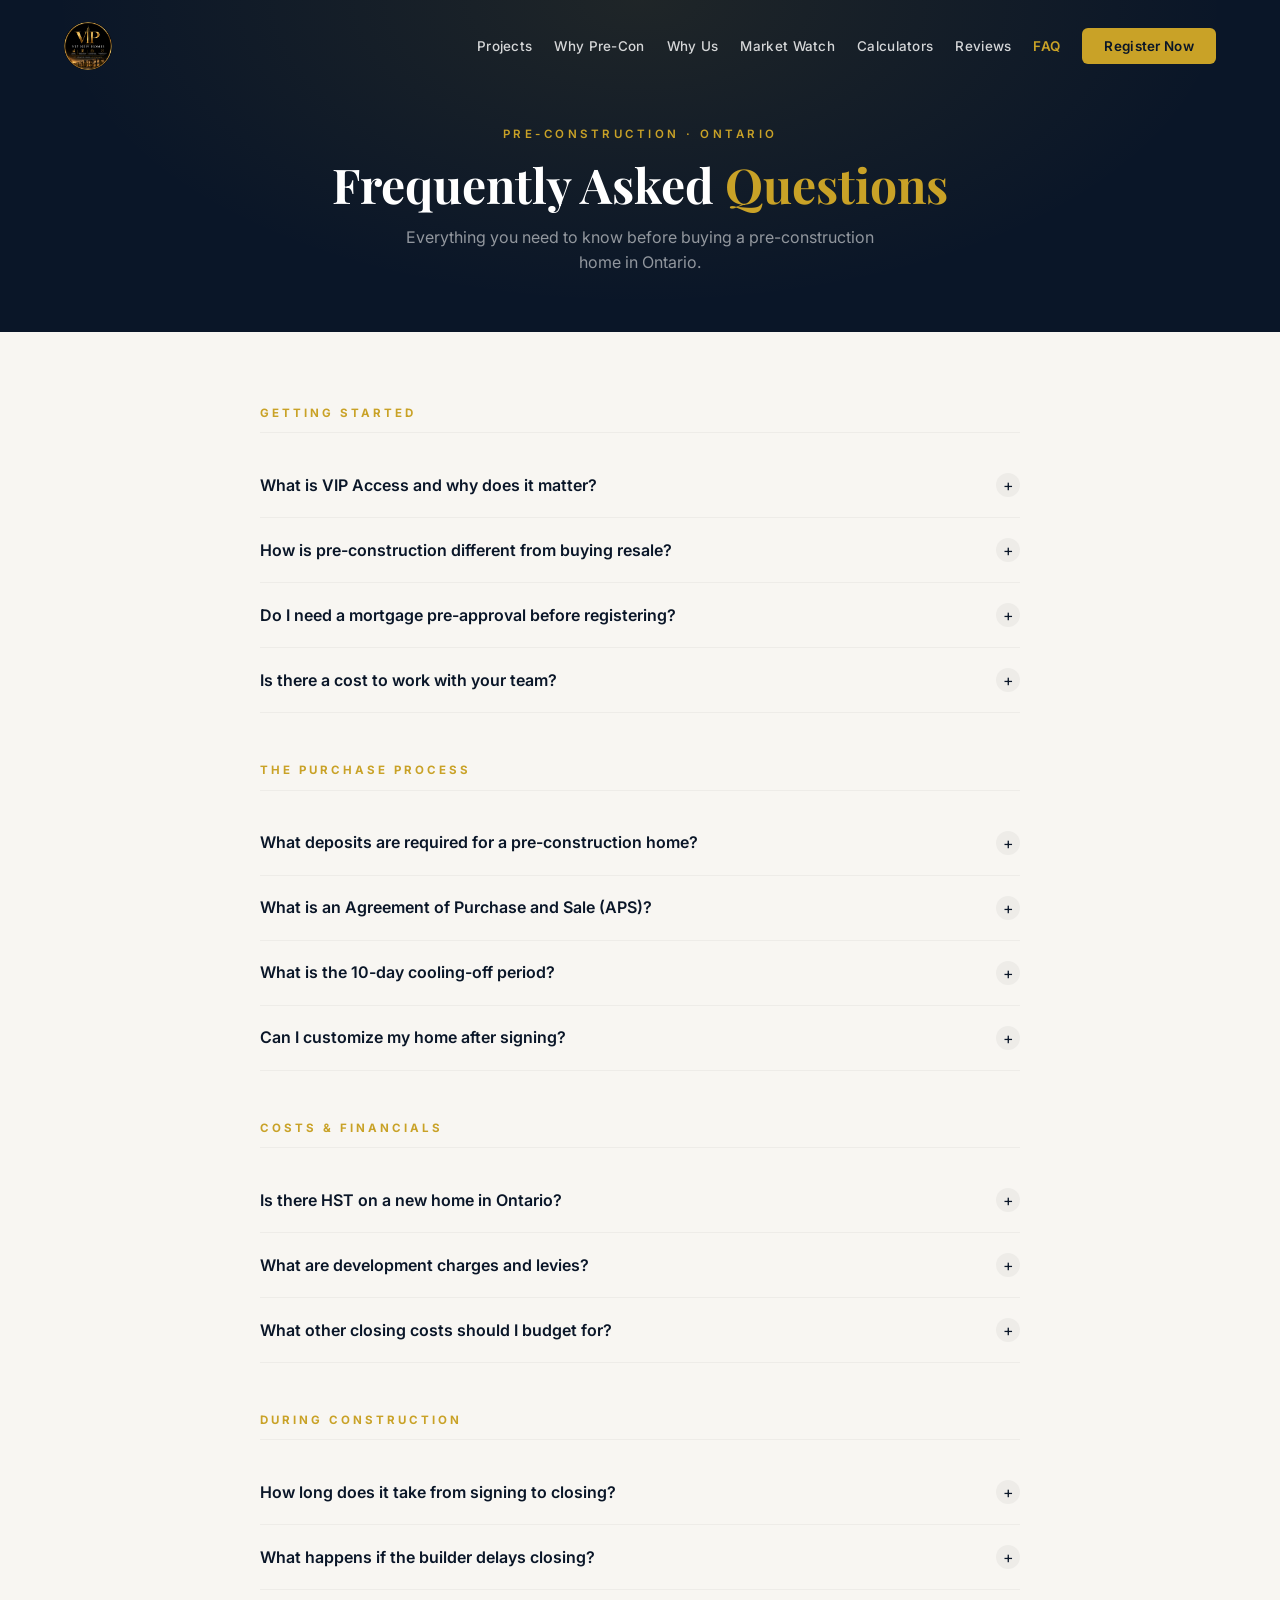
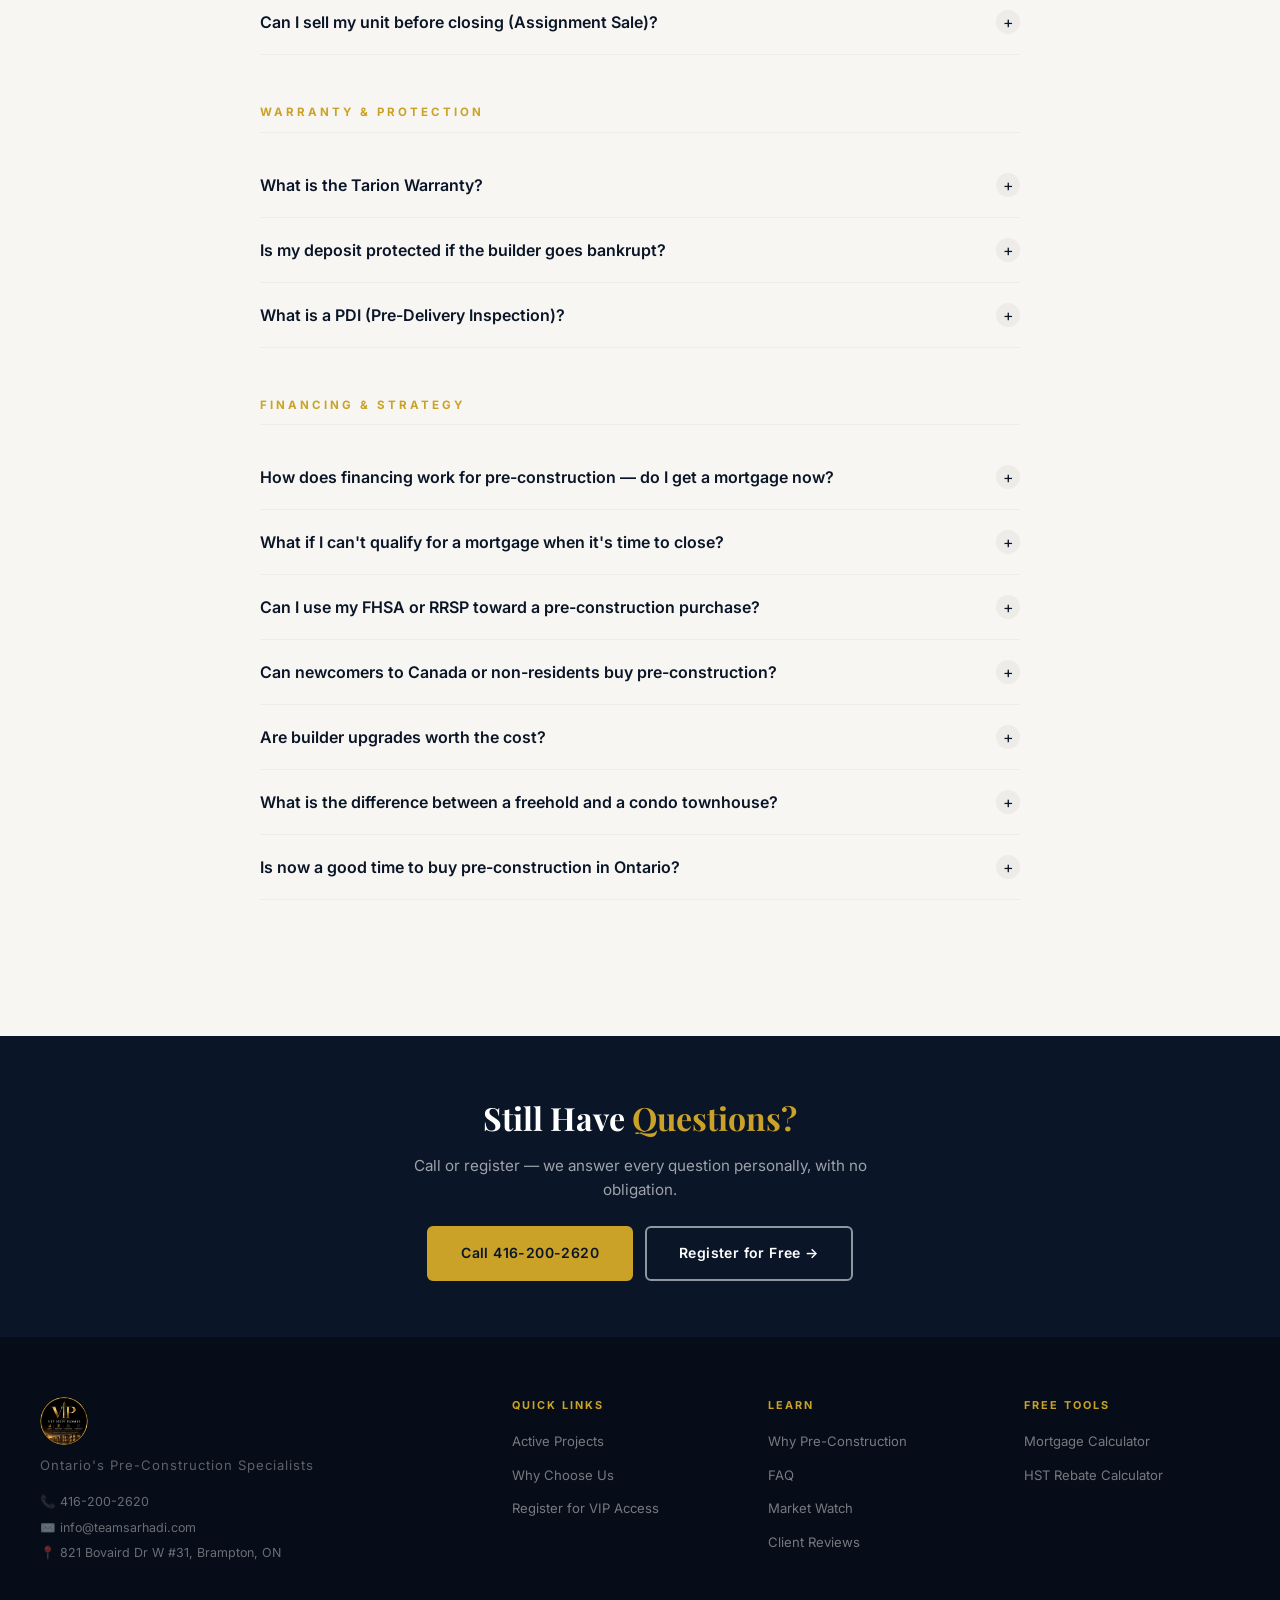
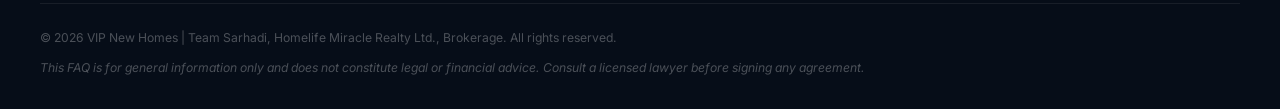
==== commit 83521e37: "Add 2 reviews (Chinni T, Uzma A) for 12-card grid; expand FAQ with 7 new questions + PDI" ====
--- a/faq.html
+++ b/faq.html
@@ -104,6 +104,38 @@
           "acceptedAnswer": {
             "@type": "Answer",
             "text": "An assignment means selling your purchase contract to another buyer before you take possession. Many builders allow this, but policies and fees vary — some charge an assignment fee of $5,000–$10,000 or require builder consent. Assignment clauses must be reviewed before signing the APS."
+          }
+        },
+        {
+          "@type": "Question",
+          "name": "How does financing work for pre-construction — do I get a mortgage now?",
+          "acceptedAnswer": {
+            "@type": "Answer",
+            "text": "No mortgage is required at signing — you only need your deposit funds. The full mortgage is arranged closer to your closing date, which could be 12–36 months away. You have time to save, pay down debt, and strengthen your financial position before the mortgage is needed."
+          }
+        },
+        {
+          "@type": "Question",
+          "name": "Can I use my FHSA or RRSP toward a pre-construction purchase?",
+          "acceptedAnswer": {
+            "@type": "Answer",
+            "text": "Yes — the First Home Savings Account (FHSA) and RRSP Home Buyers' Plan both apply to pre-construction. The FHSA lets first-time buyers contribute up to $8,000/year (lifetime max $40,000) tax-free. The RRSP Home Buyers' Plan allows a withdrawal of up to $35,000 per person ($70,000 per couple)."
+          }
+        },
+        {
+          "@type": "Question",
+          "name": "Are builder upgrades worth the cost?",
+          "acceptedAnswer": {
+            "@type": "Answer",
+            "text": "Some upgrades add real resale value — others are pure margin for the builder. Generally worth it: hardwood on main floor, upgraded kitchen cabinets, rough-in for future basement suite. Generally not worth builder pricing: light fixtures, faucets, paint colours — these are cheaper to upgrade yourself after closing."
+          }
+        },
+        {
+          "@type": "Question",
+          "name": "What is the difference between a freehold and a condo townhouse?",
+          "acceptedAnswer": {
+            "@type": "Answer",
+            "text": "A freehold townhouse means you own the land and structure outright with no monthly maintenance fees. A condo townhouse looks identical but the land is owned by the condo corporation, and you pay monthly maintenance fees of $200–$500/month. The distinction significantly affects long-term cost and resale value."
           }
         }
       ]
@@ -396,6 +428,97 @@
                     </div>
                 </div>
 
+                <div class="faq-item">
+                    <button class="faq-question">
+                        What is a PDI (Pre-Delivery Inspection)?
+                        <span class="faq-icon">+</span>
+                    </button>
+                    <div class="faq-answer">
+                        Before you take possession, the builder invites you to a <strong>Pre-Delivery Inspection</strong> — a walkthrough of your completed home to document any deficiencies. This is your opportunity to note items that need to be repaired before or shortly after you move in. We recommend bringing a checklist and, ideally, a third-party inspector. Everything you document at the PDI is the builder's responsibility to fix under Tarion's first-year warranty.
+                    </div>
+                </div>
+
+            </div>
+
+            <!-- Group 6: Financing & Strategy -->
+            <div class="faq-group">
+                <p class="faq-group-title">Financing &amp; Strategy</p>
+
+                <div class="faq-item">
+                    <button class="faq-question">
+                        How does financing work for pre-construction — do I get a mortgage now?
+                        <span class="faq-icon">+</span>
+                    </button>
+                    <div class="faq-answer">
+                        No mortgage is required at signing — you only need your deposit funds. <strong>The full mortgage is arranged closer to your closing date</strong>, which could be 12–36 months away. This is actually an advantage: you have time to save, pay down debt, and strengthen your financial position before the mortgage is needed. We connect every buyer with a mortgage broker who specializes in pre-construction and can hold a rate guarantee well ahead of closing.
+                    </div>
+                </div>
+
+                <div class="faq-item">
+                    <button class="faq-question">
+                        What if I can't qualify for a mortgage when it's time to close?
+                        <span class="faq-icon">+</span>
+                    </button>
+                    <div class="faq-answer">
+                        This is a real concern and one we take seriously upfront. We never encourage a buyer to sign an APS without confidence in their ability to close. Before signing, we ensure you've spoken with a qualified mortgage broker and have a realistic financing plan. If circumstances change — job loss, rule changes, stress test tightening — there are options including <strong>assignment sales</strong> (selling your contract to another buyer) or negotiating with the builder. The worst outcome is always avoidable with early planning.
+                    </div>
+                </div>
+
+                <div class="faq-item">
+                    <button class="faq-question">
+                        Can I use my FHSA or RRSP toward a pre-construction purchase?
+                        <span class="faq-icon">+</span>
+                    </button>
+                    <div class="faq-answer">
+                        <strong>Yes — the First Home Savings Account (FHSA) and RRSP Home Buyers' Plan both apply to pre-construction.</strong> The FHSA lets first-time buyers contribute up to $8,000/year (lifetime max $40,000) tax-free, with withdrawals tax-free for a qualifying home purchase. The RRSP Home Buyers' Plan allows a withdrawal of up to $35,000 per person ($70,000 per couple). Since closing is months or years away, you have time to maximize these accounts before you need the funds. We walk every first-time buyer through this in our initial consultation.
+                    </div>
+                </div>
+
+                <div class="faq-item">
+                    <button class="faq-question">
+                        Can newcomers to Canada or non-residents buy pre-construction?
+                        <span class="faq-icon">+</span>
+                    </button>
+                    <div class="faq-answer">
+                        <strong>Permanent residents can buy on the same terms as Canadian citizens.</strong> Foreign nationals (non-residents) are currently subject to Canada's <strong>Foreign Buyer Ban</strong> (in effect until January 2027), which restricts purchases of residential property in most Canadian cities. Some exceptions apply — including certain rural areas and properties with 4+ units. If you're on a work permit or in the process of gaining PR, your eligibility depends on your specific status. We'll connect you with a real estate lawyer to confirm your eligibility before you register for any project.
+                    </div>
+                </div>
+
+                <div class="faq-item">
+                    <button class="faq-question">
+                        Are builder upgrades worth the cost?
+                        <span class="faq-icon">+</span>
+                    </button>
+                    <div class="faq-answer">
+                        Some upgrades add real resale value — others are pure margin for the builder. <strong>Generally worth it:</strong> hardwood on main floor, upgraded kitchen cabinets, rough-in for future basement suite, larger lot (if available). <strong>Generally not worth builder pricing:</strong> light fixtures, faucets, paint colours, window coverings — these are cheaper to upgrade yourself after closing. We attend every decor appointment with our clients or prepare a written guide on which upgrades to prioritize for their specific project and budget.
+                    </div>
+                </div>
+
+                <div class="faq-item">
+                    <button class="faq-question">
+                        What is the difference between a freehold and a condo townhouse?
+                        <span class="faq-icon">+</span>
+                    </button>
+                    <div class="faq-answer">
+                        This is one of the most misunderstood distinctions in Ontario pre-construction:
+                        <ul>
+                            <li><strong>Freehold townhouse</strong> — you own the land and structure outright. No monthly maintenance fees. You're responsible for all maintenance. This is the preferred type for most buyers.</li>
+                            <li><strong>Condo townhouse</strong> — looks identical from the outside, but the land is owned by the condo corporation. You pay monthly maintenance fees (typically $200–$500/month) covering common areas, building insurance, and sometimes utilities. You have less control over the property.</li>
+                        </ul>
+                        The distinction significantly affects long-term cost and resale value. We flag this on every project we present.
+                    </div>
+                </div>
+
+                <div class="faq-item">
+                    <button class="faq-question">
+                        Is now a good time to buy pre-construction in Ontario?
+                        <span class="faq-icon">+</span>
+                    </button>
+                    <div class="faq-answer">
+                        Based on current TRREB data (April 2026): sales are up 7% year-over-year, and the average GTA home price is $1,051,969. With interest rates declining and inventory still constrained in growing communities like Caledon, Brampton, and Oakville, <strong>pre-construction today locks in a price before the next demand cycle</strong>. Pre-construction also comes with a 12–36 month runway before closing — meaning you're not exposed to today's financing conditions at the mortgage stage. The buyers we see regretting it most are not those who bought — they're the ones who waited. Check our <a href="market-watch.html">Market Watch</a> for the latest TRREB data.
+                    </div>
+                </div>
+
             </div>
 
         </div>
